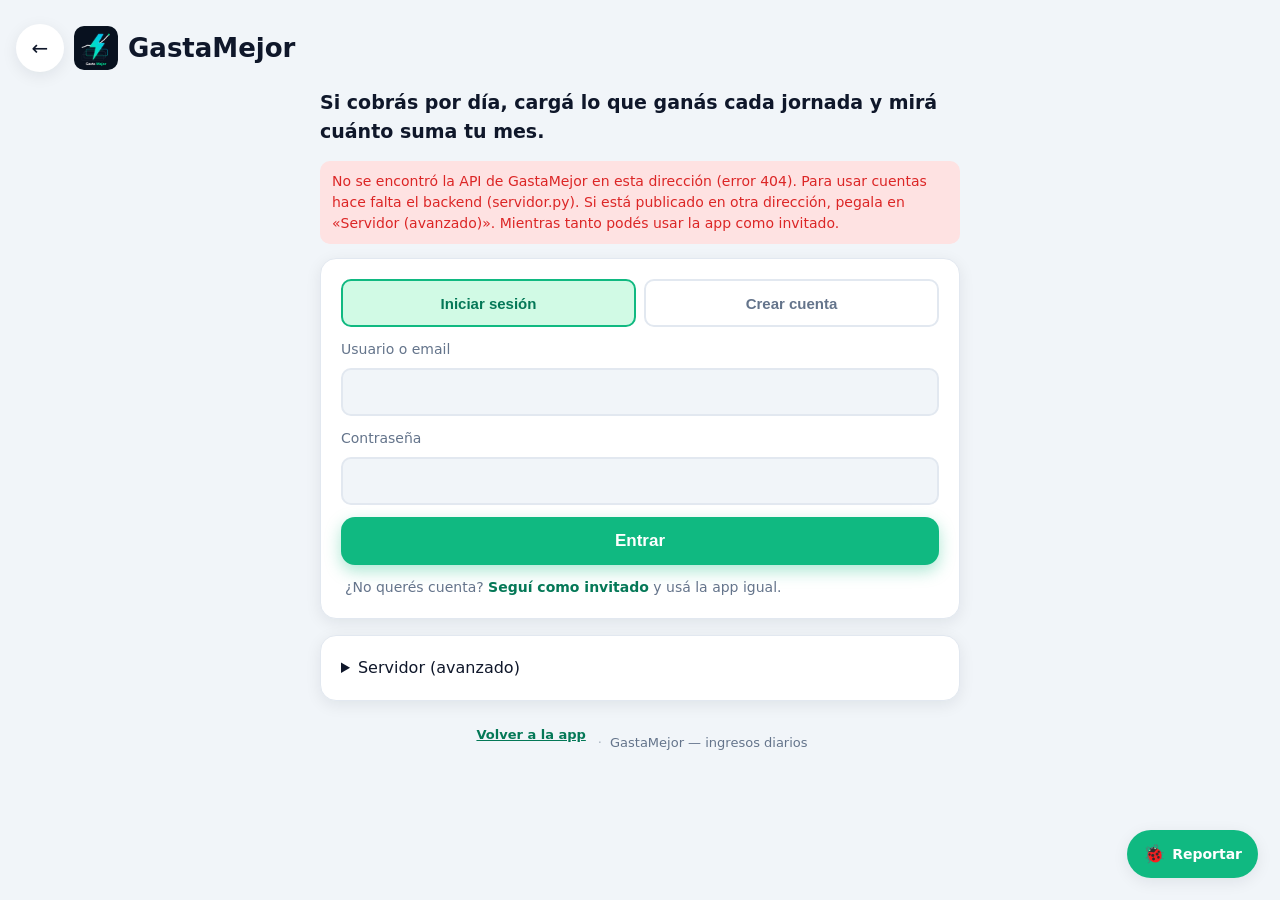
==== frontend/cuenta.html @ aaec5df5 "App: arregla el boton de ingresos diarios y agrega borrar cuenta - styles: .enlace-boton generico (a" ====
<!DOCTYPE html>
<html lang="es">
<head>
  <meta charset="UTF-8">
  <meta name="viewport" content="width=device-width, initial-scale=1, viewport-fit=cover">
  <meta name="theme-color" content="#ffffff">
  <title>GastaMejor — Mis ingresos diarios</title>
  <link rel="stylesheet" href="styles.css">
</head>
<body class="pagina-cuenta">
  <div class="contenedor">

    <header class="encabezado">
      <a class="btn-atras" href="index.html" aria-label="Volver a la app">←</a>
      <h1 class="logo"><img src="logo.png" alt="Logo de GastaMejor" class="logo-imagen">GastaMejor</h1>
    </header>

    <main>
      <p class="sub-lema">Si cobrás por día, cargá lo que ganás cada jornada y mirá cuánto suma tu mes.</p>

      <!-- Estado: cargando -->
      <section id="vista-cargando" class="pantalla" hidden>
        <div class="tarjeta"><p class="nota">Cargando…</p></div>
      </section>

      <!-- Estado: sin sesión (login / registro / verificar) -->
      <section id="vista-auth" class="pantalla" hidden>
        <p id="aviso-backend" class="aviso aviso-error" hidden></p>
        <div class="tarjeta">
          <div class="subtabs">
            <button id="tab-login" class="subtab activo" type="button">Iniciar sesión</button>
            <button id="tab-registro" class="subtab" type="button">Crear cuenta</button>
          </div>

          <div id="panel-login">
            <label class="etiqueta" for="login-usuario">Usuario o email</label>
            <input id="login-usuario" class="campo-texto" type="text" autocomplete="username" autocapitalize="none">
            <label class="etiqueta" for="login-password">Contraseña</label>
            <input id="login-password" class="campo-texto" type="password" autocomplete="current-password">
            <button id="btn-login" class="btn-primario btn-ancho" type="button">Entrar</button>
          </div>

          <div id="panel-registro" hidden>
            <label class="etiqueta" for="reg-nombre">Nombre</label>
            <input id="reg-nombre" class="campo-texto" type="text" autocomplete="name">
            <label class="etiqueta" for="reg-usuario">Usuario</label>
            <input id="reg-usuario" class="campo-texto" type="text" autocomplete="username" autocapitalize="none" placeholder="3 a 30 caracteres">
            <label class="etiqueta" for="reg-email">Email</label>
            <input id="reg-email" class="campo-texto" type="email" autocomplete="email" autocapitalize="none">
            <label class="etiqueta" for="reg-telefono">Teléfono (opcional)</label>
            <input id="reg-telefono" class="campo-texto" type="text" autocomplete="tel">
            <label class="etiqueta" for="reg-password">Contraseña</label>
            <input id="reg-password" class="campo-texto" type="password" autocomplete="new-password" placeholder="Mínimo 8 caracteres">
            <button id="btn-registro" class="btn-primario btn-ancho" type="button">Crear cuenta</button>
          </div>

          <div id="panel-verificar" hidden>
            <p class="nota">Te enviamos un código a <strong id="verif-email"></strong>. Escribilo acá para activar tu cuenta.</p>
            <label class="etiqueta" for="verif-codigo">Código de verificación</label>
            <input id="verif-codigo" class="campo-texto" type="text" inputmode="numeric" autocomplete="one-time-code">
            <button id="btn-verificar" class="btn-primario btn-ancho" type="button">Verificar</button>
            <button id="btn-reenviar" class="btn-secundario btn-ancho" type="button">Reenviar código</button>
            <p id="aviso-test" class="aviso-ok" hidden></p>
          </div>

          <p id="error-auth" class="error" hidden></p>
          <p class="nota">¿No querés cuenta? <a class="enlace-volver" href="index.html">Seguí como invitado</a> y usá la app igual.</p>
        </div>

        <div class="tarjeta">
          <details>
            <summary>Servidor (avanzado)</summary>
            <p class="nota">Dirección del backend. Déjalo vacío si el sitio ya lo sirve (uso local). Si lo publicás aparte, pegá la URL acá.</p>
            <div class="campo-linea">
              <input id="api-url" class="campo-texto" type="text" placeholder="https://mi-backend.ejemplo.com" autocapitalize="none">
              <button id="btn-api-url" class="btn-secundario" type="button">Guardar</button>
            </div>
            <p id="api-estado" class="nota"></p>
          </details>
        </div>
      </section>

      <!-- Estado: con sesión (panel de ingresos) -->
      <section id="vista-panel" class="pantalla" hidden>
        <div class="tarjeta">
          <div class="sesion-caja">
            <div>
              <strong id="saludo">Hola</strong>
              <div class="nota" id="saludo-email"></div>
            </div>
            <button id="btn-logout" class="btn-secundario btn-chico" type="button">Salir</button>
          </div>
        </div>

        <div class="tarjeta">
          <h2 class="titulo-seccion">💵 Cargar un ingreso</h2>
          <p class="nota">Anotá lo que ganaste hoy. Cada carga se suma al mes elegido abajo.</p>
          <div class="campo-linea">
            <div>
              <label class="etiqueta" for="ing-fecha">Fecha</label>
              <input id="ing-fecha" class="campo-texto" type="date">
            </div>
            <div>
              <label class="etiqueta" for="ing-monto">Monto</label>
              <input id="ing-monto" class="campo-texto" type="text" inputmode="decimal" placeholder="0,00">
            </div>
          </div>
          <label class="etiqueta" for="ing-desc">Descripción (opcional)</label>
          <input id="ing-desc" class="campo-texto" type="text" placeholder="Ej: changa, venta, sueldo…">
          <button id="btn-agregar-ingreso" class="btn-primario btn-ancho" type="button">Agregar ingreso</button>
          <p id="error-ingreso" class="error" hidden></p>
        </div>

        <div class="tarjeta">
          <h2 class="titulo-seccion">📅 Resumen del mes</h2>
          <label class="etiqueta" for="mes">Mes</label>
          <input id="mes" class="campo-texto" type="month">
          <div class="resumen-mes"><span>Ingresos diarios</span><strong id="res-diario">—</strong></div>
          <div class="resumen-mes"><span>Ingreso fijo mensual</span><strong id="res-fijo">—</strong></div>
          <div class="resumen-mes resumen-total"><span>Total del mes</span><strong id="res-total">—</strong></div>
          <button id="btn-usar" class="btn-primario btn-ancho" type="button">Usar este total en el reparto</button>
        </div>

        <div class="tarjeta">
          <h2 class="titulo-seccion">Detalle del mes</h2>
          <ul id="lista-ingresos" class="lista-ingresos"></ul>
          <p id="sin-ingresos" class="vacio">Todavía no cargaste ingresos este mes.</p>
        </div>

        <div class="tarjeta">
          <h2 class="titulo-seccion">⚙️ Tu cuenta</h2>
          <p class="nota">El ingreso fijo se suma al total de todos los meses (por ejemplo, un sueldo o un alquiler que cobrás aparte).</p>
          <label class="etiqueta" for="perfil-fijo">Ingreso fijo mensual (opcional)</label>
          <input id="perfil-fijo" class="campo-texto" type="text" inputmode="decimal" placeholder="0,00">
          <label class="etiqueta" for="perfil-moneda">Moneda</label>
          <select id="perfil-moneda" class="select"></select>
          <label class="etiqueta" for="perfil-telefono">Teléfono (opcional)</label>
          <input id="perfil-telefono" class="campo-texto" type="text" autocomplete="tel">
          <button id="btn-guardar-perfil" class="btn-secundario btn-ancho" type="button">Guardar cambios</button>
          <p id="ok-perfil" class="aviso-ok" hidden></p>
        </div>

        <div class="tarjeta tarjeta-peligro">
          <h2 class="titulo-seccion">🗑️ Borrar mi cuenta</h2>
          <p class="nota">Se borran tu cuenta y todos tus ingresos de forma permanente. No se puede deshacer.</p>
          <label class="etiqueta" for="borrar-password">Escribí tu contraseña para confirmar</label>
          <input id="borrar-password" class="campo-texto" type="password" autocomplete="current-password">
          <button id="btn-borrar-cuenta" class="btn-peligro btn-ancho" type="button">🗑️ Borrar mi cuenta</button>
          <p id="error-borrar" class="error" hidden></p>
        </div>
      </section>
    </main>

    <footer class="pie">
      <a class="pie-enlace" href="index.html">Volver a la app</a>
      <span class="pie-punto">·</span>
      <span>GastaMejor — ingresos diarios</span>
    </footer>
  </div>

  <!-- Boton flotante: reportar un problema por WhatsApp -->
  <a id="btn-reportar" class="btn-reportar"
     href="https://wa.me/5492920553198?text=Encontre%20un%20problema%20en%20GastaMejor%3A%20"
     target="_blank" rel="noopener noreferrer"
     aria-label="Reportar un problema por WhatsApp">
    <span class="btn-reportar-ico" aria-hidden="true">🐞</span>
    <span class="btn-reportar-txt">Reportar</span>
  </a>

  <div id="toast" class="toast" role="status" hidden></div>

  <script src="storage.js"></script>
  <script src="api.js"></script>
  <script src="cuenta.js"></script>
</body>
</html>
---- frontend/styles.css ----
/* ============================================================
   GastaMejor — Sistema de diseño (mobile-first)
   Tokens en :root. Paleta: dinero/calma + neutros + alerta.
   ============================================================ */

:root {
  /* Paleta base */
  --fondo: #f1f5f9;            /* gris muy claro */
  --tarjeta: #ffffff;
  --texto: #0f172a;            /* azul pizarra oscuro */
  --texto-suave: #64748b;
  --borde: #e2e8f0;

  /* Verde dinero (accion principal) */
  --primario: #10b981;
  --primario-oscuro: #047857;
  --primario-suave: #d1fae5;

  /* Alertas y mensajes */
  --alerta: #dc2626;
  --alerta-suave: #fee2e2;

  /* Colores por grupo de gasto */
  --necesidad: #0284c7;        /* azul  */
  --deseo: #d97706;            /* ambar */
  --ahorro: #059669;           /* verde */

  /* Formas */
  --radio: 16px;
  --radio-chico: 10px;
  --sombra: 0 4px 16px rgba(15, 23, 42, 0.08);
  --borde-suave: 1px solid var(--borde);

  /* Medidas */
  --espacio: 16px;
  --tactil: 48px;              /* botones tactiles (Apple/Android) */
}

* { box-sizing: border-box; }

/* Garantiza que [hidden] oculte SIEMPRE, aunque otra regla use display. */
[hidden] { display: none !important; }

html, body { margin: 0; padding: 0; }

body {
  font-family: system-ui, -apple-system, "Segoe UI", Roboto, "Helvetica Neue", sans-serif;
  background: var(--fondo);
  color: var(--texto);
  font-size: 16px;
  line-height: 1.5;
  -webkit-font-smoothing: antialiased;
  text-rendering: optimizeLegibility;
}

.contenedor {
  max-width: 480px;
  margin: 0 auto;
  padding: var(--espacio) var(--espacio) calc(var(--espacio) * 2 + env(safe-area-inset-bottom));
}

/* ---------- Encabezado ---------- */
.encabezado {
  display: flex;
  align-items: center;
  gap: 10px;
  padding: 8px 0 var(--espacio);
}

.logo {
  font-size: 26px;
  font-weight: 800;
  margin: 0;
  display: flex;
  align-items: center;
  gap: 10px;
}

.logo-imagen {
  width: 44px;
  height: 44px;
  flex: none;
  border-radius: 10px;
  object-fit: contain;
}

.btn-atras {
  width: var(--tactil);
  height: var(--tactil);
  border: none;
  border-radius: 50%;
  background: var(--tarjeta);
  box-shadow: var(--sombra);
  font-size: 20px;
  cursor: pointer;
  color: var(--texto);
  flex: none;
}

/* ---------- Tarjetas y textos ---------- */
.tarjeta {
  background: var(--tarjeta);
  border: var(--borde-suave);
  border-radius: var(--radio);
  box-shadow: var(--sombra);
  padding: 20px;
}

.sub-lema {
  font-size: 19px;
  font-weight: 600;
  margin: 0 0 var(--espacio);
  color: var(--texto);
}

.titulo-seccion {
  font-size: 20px;
  margin: 0 0 6px;
}

.nota {
  color: var(--texto-suave);
  font-size: 14px;
  margin: 12px 4px 0;
}

.etiqueta {
  display: block;
  color: var(--texto-suave);
  font-size: 14px;
  margin-bottom: 8px;
}

.error {
  color: var(--alerta);
  font-size: 14px;
  margin: 8px 0 0;
}

/* ---------- Campo de monto ---------- */
.campo-monto {
  display: flex;
  align-items: center;
  border: 2px solid var(--borde);
  border-radius: var(--radio-chico);
  padding: 4px 14px;
  background: var(--fondo);
}

.campo-monto:focus-within {
  border-color: var(--primario);
  background: var(--tarjeta);
}

.simbolo {
  font-size: 28px;
  font-weight: 700;
  color: var(--texto-suave);
  margin-right: 8px;
}

.input-monto {
  flex: 1;
  border: none;
  background: transparent;
  font-size: 34px;
  font-weight: 800;
  color: var(--texto);
  min-height: 52px;
  outline: none;
  width: 100%;
}

.input-monto::placeholder { color: #cbd5e1; }

/* ---------- Botones ---------- */
.btn-primario,
.btn-secundario {
  width: 100%;
  min-height: var(--tactil);
  border-radius: 14px;
  font-size: 17px;
  font-weight: 700;
  cursor: pointer;
  margin-top: var(--espacio);
  border: none;
  transition: transform 0.05s ease, opacity 0.15s ease;
}

.btn-primario {
  background: var(--primario);
  color: #ffffff;
  box-shadow: 0 6px 16px rgba(16, 185, 129, 0.35);
}

.btn-primario:active { transform: scale(0.98); }

.btn-secundario {
  background: var(--tarjeta);
  color: var(--texto);
  border: var(--borde-suave);
}

.btn-ancho { margin-top: 12px; }

.acciones {
  display: grid;
  grid-template-columns: 1fr 1fr;
  gap: 12px;
}

.acciones .btn-primario,
.acciones .btn-secundario { margin-top: 16px; }

.acciones-columna .btn-secundario {
  margin-top: 10px;
  text-align: left;
  padding: 0 18px;
}

/* Botonera "Ajustar Gastos Actuales" / "Corregir Monto" (entre el gráfico y las
   categorías): en pantallas angostas se apila para que se lea el texto largo. */
@media (max-width: 560px) {
  .acciones-ajuste { grid-template-columns: 1fr; }
}

/* Cuando queda un solo botón (📅 Guardar este mes), ocupa todo el ancho. */
.acciones-guardar { grid-template-columns: 1fr; }

/* ---------- Resultado ---------- */
.tarjeta-resumen { margin-bottom: var(--espacio); }

.resumen-fila {
  display: flex;
  justify-content: space-between;
  align-items: baseline;
  padding: 4px 0;
}

.resumen-etiqueta { color: var(--texto-suave); font-size: 15px; }

.resumen-monto { font-size: 22px; font-weight: 800; }

.aviso {
  margin-top: 12px;
  padding: 10px 12px;
  border-radius: var(--radio-chico);
  font-size: 14px;
}

.aviso-ok { background: var(--primario-suave); color: var(--primario-oscuro); }
.aviso-error { background: var(--alerta-suave); color: var(--alerta); }
.aviso-aviso { background: #fef3c7; color: #92400e; }

.grupo { margin-bottom: var(--espacio); }

.grupo-titulo {
  display: flex;
  align-items: center;
  gap: 8px;
  font-size: 14px;
  font-weight: 700;
  text-transform: uppercase;
  letter-spacing: 0.04em;
  color: var(--texto-suave);
  margin: 0 0 8px 4px;
}

.grupo-titulo-texto { flex: 1; min-width: 0; }

.grupo-subtotal {
  font-size: 13px;
  font-weight: 800;
  white-space: nowrap;
  font-variant-numeric: tabular-nums;
  color: var(--texto-suave);
}
.grupo-subtotal-necesidad { color: var(--necesidad); }
.grupo-subtotal-deseo { color: var(--deseo); }
.grupo-subtotal-ahorro { color: var(--ahorro); }

.chip {
  width: 10px;
  height: 10px;
  border-radius: 50%;
  display: inline-block;
  flex: none;
}
.chip-necesidad { background: var(--necesidad); }
.chip-deseo { background: var(--deseo); }
.chip-ahorro { background: var(--ahorro); }

.fila {
  display: flex;
  align-items: center;
  gap: 10px;
  background: var(--tarjeta);
  border: var(--borde-suave);
  border-radius: 14px;
  padding: 14px 16px;
  margin-bottom: 8px;
}

.fila-info { flex: 1; display: flex; flex-direction: column; }

.fila-dot {
  width: 12px;
  height: 12px;
  border-radius: 50%;
  flex: none;
}

.fila-sin-designar {
  background: var(--fondo);
  border: 1px dashed var(--borde);
}

.fila-sin-designar .fila-nombre,
.fila-sin-designar .fila-monto { color: var(--texto-suave); }

.fila-nombre { font-weight: 600; }

.fila-pct { color: var(--texto-suave); font-size: 13px; }

.fila-monto { font-size: 17px; font-weight: 800; }

/* ---------- Grafico de torta ---------- */
.grafico {
  display: flex;
  flex-direction: column;
  align-items: center;
  gap: 14px;
  background: var(--tarjeta);
  border: var(--borde-suave);
  border-radius: var(--radio);
  box-shadow: var(--sombra);
  padding: 20px 16px;
  margin-bottom: var(--espacio);
}

.grafico-svg {
  width: 100%;
  max-width: 190px;
  height: auto;
  display: block;
  flex: none;
}

/* Leyenda de colores junto al grafico */
.grafico-leyenda {
  width: 100%;
  min-width: 0;
}

.grafico-leyenda-fila {
  display: flex;
  align-items: center;
  gap: 8px;
  padding: 3px 0;
  font-size: 13px;
}

.grafico-leyenda-dot {
  width: 10px;
  height: 10px;
  border-radius: 50%;
  flex: none;
}

.grafico-leyenda-nombre {
  flex: 1;
  min-width: 0;
  font-weight: 600;
  overflow: hidden;
  text-overflow: ellipsis;
  white-space: nowrap;
}

.grafico-leyenda-dato {
  color: var(--texto-suave);
  white-space: nowrap;
  font-variant-numeric: tabular-nums;
}

@media (min-width: 420px) {
  .grafico {
    flex-direction: row;
    justify-content: center;
    align-items: center;
  }

  .grafico-svg {
    width: 170px;
    max-width: 170px;
  }

  .grafico-leyenda {
    flex: 1;
    min-width: 0;
  }
}

.grafico-svg text {
  font-family: system-ui, -apple-system, "Segoe UI", Roboto, sans-serif;
}

.grafico-centro {
  font-size: 26px;
  font-weight: 800;
  fill: var(--texto);
}

.grafico-sub {
  font-size: 12px;
  fill: var(--texto-suave);
}

.grafico-exceso {
  border-color: var(--alerta);
  box-shadow: 0 4px 16px rgba(220, 38, 38, 0.18);
}

.grafico-exceso .grafico-centro { fill: var(--alerta); }
.grafico-exceso .grafico-sub { fill: var(--alerta); }

.grafico-incompleto .grafico-centro { fill: #92400e; }
.grafico-incompleto .grafico-sub { fill: #92400e; }

/* ---------- Consejero (reemplaza a las recomendaciones) ---------- */

/* ---------- Tablero: zonas siempre visibles ----------
   Escritorio: historial a la izquierda, reparto al centro y
   perfil + plan + consejero a la derecha. En el celular se ve una
   sola zona y se cambia con la barra de pestañas. */

.zona { min-width: 0; }

/* Barra inferior de pestañas (solo celular) */
.tabbar {
  position: fixed;
  left: 0;
  right: 0;
  bottom: 0;
  display: flex;
  background: var(--tarjeta);
  border-top: var(--borde-suave);
  padding: 4px 4px calc(4px + env(safe-area-inset-bottom));
  z-index: 15;
}

.tabbar-btn {
  flex: 1;
  display: flex;
  flex-direction: column;
  align-items: center;
  gap: 2px;
  border: none;
  background: none;
  color: var(--texto-suave);
  font-size: 12px;
  font-weight: 700;
  padding: 8px 4px;
  min-height: 52px;
  cursor: pointer;
}

.tabbar-ico { font-size: 20px; line-height: 1; }
.tabbar-btn.activo { color: var(--primario-oscuro); }

@media (max-width: 899px) {
  /* Solo se ve la zona de la pestaña activa. */
  .tablero[data-tab="reparto"] .zona:not(.zona-reparto),
  .tablero[data-tab="historial"] .zona:not(.zona-historial),
  .tablero[data-tab="perfil"] .zona:not(.zona-perfil) { display: none; }

  /* Deja lugar para la barra de pestañas. */
  .contenedor { padding-bottom: calc(88px + env(safe-area-inset-bottom)); }
  .pie { display: none; }
}

/* Escritorio: 2 columnas (reparto + historial | perfil). */
@media (min-width: 900px) {
  .tabbar { display: none; }
  .contenedor { max-width: 980px; }

  .tablero {
    display: grid;
    grid-template-columns: minmax(0, 1fr) 340px;
    gap: 20px;
    align-items: start;
  }

  .zona-reparto { grid-column: 1; grid-row: 1; }
  .zona-historial { grid-column: 1; grid-row: 2; }
  .zona-perfil { grid-column: 2; grid-row: 1 / span 2; position: sticky; top: 16px; }

  .zona-reparto .pantalla[data-pantalla="ingreso"],
  .zona-reparto .pantalla[data-pantalla="datos"] { max-width: 480px; margin: 0 auto; }

  .resultado-contenido { min-width: 0; }
}

/* Escritorio ancho: 3 columnas (historial | reparto | perfil). */
@media (min-width: 1200px) {
  .contenedor { max-width: 1360px; }

  .tablero { grid-template-columns: 300px minmax(0, 1fr) 340px; }
  .zona-historial { grid-column: 1; grid-row: 1; position: sticky; top: 16px; }
  .zona-reparto { grid-column: 2; grid-row: 1; }
  .zona-perfil { grid-column: 3; grid-row: 1; position: sticky; top: 16px; }
}

/* ---------- Ajustar categorias ---------- */
.fila-ajuste {
  background: var(--fondo);
  border-radius: 14px;
  padding: 12px;
  margin-bottom: 10px;
}

.ajuste-fila-nombre {
  display: flex;
  gap: 8px;
  align-items: center;
  margin-bottom: 8px;
}

.ajuste-nombre {
  flex: 1;
  width: 100%;
  border: 2px solid transparent;
  border-radius: var(--radio-chico);
  background: var(--tarjeta);
  font-size: 16px;
  padding: 10px 12px;
  min-height: 44px;
  outline: none;
}

.ajuste-nombre:focus { border-color: var(--primario); }
.ajuste-nombre.campo-vacio { border-color: var(--alerta); }

.ajuste-fila-controles {
  display: grid;
  grid-template-columns: auto 1fr 1.2fr;
  gap: 8px;
  align-items: center;
}

/* Hasta 899px (layout de una columna, más angosto) la casilla del monto pasa a
   su propia fila para que se vea el número completo (ej. 1.000.000,00), y el
   selector de grupo sube junto al de % / $. */
@media (max-width: 899px) {
  .ajuste-fila-controles { grid-template-columns: auto 1fr; }
  .ajuste-fila-controles .modo-picker { grid-column: 1; grid-row: 1; }
  .ajuste-fila-controles .ajuste-grupo { grid-column: 2; grid-row: 1; }
  .ajuste-fila-controles .campo-pct { grid-column: 1 / -1; grid-row: 2; }
}

/* Interruptor % / $ */
.modo-picker {
  display: flex;
  border: 2px solid var(--borde);
  border-radius: var(--radio-chico);
  overflow: hidden;
  background: var(--tarjeta);
  min-height: 44px;
}

.modo-btn {
  border: none;
  background: transparent;
  font-size: 16px;
  font-weight: 800;
  color: var(--texto-suave);
  padding: 0 14px;
  cursor: pointer;
  min-height: 40px;
}

.modo-btn.activo {
  background: var(--primario);
  color: #ffffff;
}

.campo-pct { display: flex; align-items: center; gap: 6px; min-width: 0; }

.ajuste-pct {
  width: 100%;
  min-width: 0;
  border: 2px solid transparent;
  border-radius: var(--radio-chico);
  background: var(--tarjeta);
  font-size: 16px;
  font-weight: 700;
  padding: 10px 8px;
  min-height: 44px;
  text-align: right;
  font-variant-numeric: tabular-nums;
  outline: none;
}

.ajuste-pct:focus { border-color: var(--primario); }
.pct-unidad { color: var(--texto-suave); font-weight: 700; }

.ajuste-grupo {
  border: 2px solid transparent;
  border-radius: var(--radio-chico);
  background: var(--tarjeta);
  font-size: 14px;
  padding: 10px 8px;
  min-height: 44px;
  outline: none;
  width: 100%;
}

.ajuste-grupo:focus { border-color: var(--primario); }

.derivado {
  font-size: 13px;
  color: var(--texto-suave);
  margin-top: 6px;
  min-height: 18px;
}

.btn-borrar {
  width: 44px;
  height: 44px;
  border: none;
  border-radius: 50%;
  background: var(--alerta-suave);
  color: var(--alerta);
  font-size: 16px;
  cursor: pointer;
  flex: none;
}

/* ---------- Suma de la distribucion ---------- */
.suma {
  padding: 14px 6px 4px;
  border-top: 1px dashed var(--borde);
  margin-top: 12px;
}

.suma-linea {
  display: flex;
  justify-content: space-between;
  align-items: center;
}

.suma-valor { font-size: 22px; color: var(--ahorro); }
.suma-valor.rojo { color: var(--alerta); }

.suma-restante {
  font-size: 13px;
  color: var(--texto-suave);
  margin-top: 4px;
}

.suma-detalle {
  font-size: 12px;
  color: var(--texto-suave);
  margin-top: 2px;
}

/* ---------- Catalogo de categorias ---------- */
.catalogo-grupo { margin-bottom: 14px; }

.catalogo-titulo {
  display: flex;
  align-items: center;
  gap: 8px;
  font-size: 13px;
  font-weight: 800;
  text-transform: uppercase;
  letter-spacing: 0.04em;
  color: var(--texto-suave);
  margin: 0 0 8px;
}

.catalogo-lista {
  display: flex;
  flex-wrap: wrap;
  gap: 8px;
}

.chip-catalogo {
  border: 2px solid var(--borde);
  background: var(--tarjeta);
  border-radius: 999px;
  font-size: 14px;
  font-weight: 600;
  color: var(--texto);
  padding: 10px 14px;
  cursor: pointer;
  min-height: 44px;
}

.chip-catalogo:active {
  border-color: var(--primario);
  background: var(--primario-suave);
}

.chip-catalogo small { color: var(--texto-suave); font-weight: 700; }

.modal-caja-catalogo {
  max-height: 70vh;
  overflow-y: auto;
  -webkit-overflow-scrolling: touch;
}

/* ---------- Select ---------- */
.select {
  width: 100%;
  min-height: var(--tactil);
  border: 2px solid var(--borde);
  border-radius: var(--radio-chico);
  background: var(--tarjeta);
  font-size: 16px;
  padding: 0 12px;
  outline: none;
  color: var(--texto);
}

.select:focus { border-color: var(--primario); }

/* ---------- Pie y navegacion ---------- */
.pie {
  display: flex;
  align-items: center;
  gap: 8px;
  justify-content: center;
  color: var(--texto-suave);
  font-size: 13px;
  margin-top: 24px;
}

.pie-enlace {
  border: none;
  background: none;
  color: var(--primario-oscuro);
  font-size: 13px;
  font-weight: 700;
  cursor: pointer;
  min-height: 36px;
  padding: 0 4px;
}

.pie-punto { opacity: 0.5; }

/* ---------- Boton flotante: reportar un problema ---------- */
.btn-reportar {
  position: fixed;
  right: 16px;
  bottom: calc(82px + env(safe-area-inset-bottom));
  display: inline-flex;
  align-items: center;
  gap: 7px;
  background: var(--primario);
  color: #ffffff;
  text-decoration: none;
  font-size: 14px;
  font-weight: 800;
  padding: 12px 16px;
  min-height: 48px;
  border-radius: 999px;
  box-shadow: var(--sombra);
  z-index: 9;
}
.btn-reportar:hover { filter: brightness(0.95); }
.btn-reportar-ico { font-size: 18px; line-height: 1; }

/* No tapar los modales abiertos (si el navegador soporta :has). */
body:has(.modal:not([hidden])) .btn-reportar { display: none; }

@media (max-width: 560px) {
  .btn-reportar {
    padding: 0;
    width: 52px;
    height: 52px;
    justify-content: center;
  }
  .btn-reportar-txt { display: none; }
}

@media (min-width: 900px) {
  .btn-reportar { bottom: 22px; right: 22px; }
}

/* ---------- Tour guiado de primera vez ---------- */
.tour {
  position: fixed;
  inset: 0;
  z-index: 100;
}

.tour[hidden] { display: none; }

.tour-foco {
  position: fixed;
  border-radius: 14px;
  border: 2px solid var(--primario);
  box-shadow: 0 0 0 9999px rgba(15, 23, 42, 0.66);
  pointer-events: none;
  transition: top 0.15s ease, left 0.15s ease, width 0.15s ease, height 0.15s ease;
}

.tour-globo {
  position: fixed;
  background: var(--tarjeta);
  color: var(--texto);
  border: var(--borde-suave);
  border-radius: 16px;
  padding: 16px;
  box-shadow: var(--sombra);
  z-index: 1;
}

.tour-flecha {
  position: absolute;
  top: -8px;
  left: 24px;
  width: 0;
  height: 0;
  border-left: 8px solid transparent;
  border-right: 8px solid transparent;
  border-bottom: 8px solid var(--tarjeta);
}

.tour-globo-abajo .tour-flecha {
  top: auto;
  bottom: -8px;
  border-bottom: none;
  border-top: 8px solid var(--tarjeta);
}

.tour-contador {
  display: inline-block;
  font-size: 12px;
  font-weight: 800;
  letter-spacing: 0.04em;
  text-transform: uppercase;
  color: var(--primario-oscuro);
  background: var(--primario-suave);
  border-radius: 999px;
  padding: 3px 10px;
  margin-bottom: 8px;
}

.tour-titulo { font-size: 20px; margin: 0 0 6px; }
.tour-texto { margin: 0 0 12px; font-size: 16px; line-height: 1.5; }

.tour-acciones {
  display: flex;
  align-items: center;
  justify-content: space-between;
  gap: 10px;
}

.tour-nav { display: flex; gap: 8px; }

.tour-acciones .btn-primario,
.tour-acciones .btn-secundario {
  width: auto;
  margin-top: 0;
  min-height: 44px;
  font-size: 15px;
  padding: 0 16px;
}

.tour-acciones .btn-primario:disabled,
.tour-acciones .btn-secundario:disabled { opacity: 0.45; cursor: default; }

/* Enlace con apariencia de boton: mismo alto, ancho y centrado que los
   botones. Antes solo aplicaba dentro de ".acciones-columna", asi que el
   enlace de la pantalla de ingreso (dentro de ".accesos") quedaba como un
   <a> en linea, sin ancho ni alto, y se veia raro. Ahora es generico. */
.enlace-boton {
  display: flex;
  align-items: center;
  justify-content: center;
  text-decoration: none;
}

/* En "Tus datos" los botones van alineados a la izquierda. */
.acciones-columna .enlace-boton {
  justify-content: flex-start;
}

/* ---------- Zona peligrosa (borrar cuenta) ---------- */
.tarjeta-peligro {
  border: 1px solid rgba(220, 38, 38, 0.4);
  background: rgba(220, 38, 38, 0.05);
}

.btn-peligro {
  width: 100%;
  min-height: var(--tactil);
  border-radius: 14px;
  font-size: 17px;
  font-weight: 700;
  cursor: pointer;
  margin-top: var(--espacio);
  border: none;
  background: #dc2626;
  color: #ffffff;
  box-shadow: 0 6px 16px rgba(220, 38, 38, 0.3);
  transition: transform 0.05s ease, opacity 0.15s ease;
}

.btn-peligro:active { transform: scale(0.98); }
.btn-peligro:disabled { opacity: 0.5; cursor: default; }

/* ---------- Modal ---------- */
.modal {
  position: fixed;
  inset: 0;
  background: rgba(15, 23, 42, 0.5);
  display: flex;
  align-items: flex-end;
  justify-content: center;
  z-index: 10;
}

.modal-caja {
  background: var(--tarjeta);
  width: 100%;
  max-width: 480px;
  border-radius: 20px 20px 0 0;
  padding: 20px 16px calc(20px + env(safe-area-inset-bottom));
}

.enlace-texto {
  width: 100%;
  border: var(--borde-suave);
  border-radius: var(--radio-chico);
  font-family: ui-monospace, Consolas, monospace;
  font-size: 12px;
  padding: 10px;
  resize: none;
  outline: none;
  background: var(--fondo);
  color: var(--texto);
  margin-top: 10px;
}

.modal-acciones {
  display: grid;
  grid-template-columns: 1fr 1fr;
  gap: 12px;
  margin-top: 4px;
}

/* El boton "Compartir" (si el movil lo soporta) ocupa toda la fila. */
.modal-acciones #modal-compartir { grid-column: 1 / -1; }

/* ---------- Toast ---------- */
.toast {
  position: fixed;
  left: 50%;
  bottom: calc(24px + env(safe-area-inset-bottom));
  transform: translateX(-50%);
  background: var(--texto);
  color: #ffffff;
  font-size: 14px;
  font-weight: 600;
  padding: 12px 18px;
  border-radius: 999px;
  box-shadow: var(--sombra);
  z-index: 20;
  white-space: nowrap;
}

/* ---------- Monto en USD (ahorro) ---------- */
.moneda-monto {
  flex: none;
  border: 2px solid var(--borde);
  background: var(--tarjeta);
  border-radius: 999px;
  font-size: 13px;
  font-weight: 800;
  color: var(--texto-suave);
  padding: 6px 10px;
  cursor: pointer;
  min-height: 34px;
  white-space: nowrap;
}

.moneda-monto.usd {
  border-color: var(--ahorro);
  background: var(--primario-suave);
  color: var(--primario-oscuro);
}

.fila-monto-usd {
  display: block;
  font-size: 12px;
  font-weight: 700;
  color: var(--texto-suave);
  margin-top: 2px;
  font-variant-numeric: tabular-nums;
}

/* ---------- Cotización del dólar ---------- */
.cotizacion {
  background: var(--fondo);
  border: var(--borde-suave);
  border-radius: var(--radio-chico);
  padding: 12px;
  margin: 12px 0;
}

.cotizacion-fila {
  display: flex;
  align-items: center;
  gap: 8px;
}

.cotizacion-etiqueta {
  flex: none;
  font-size: 14px;
  font-weight: 700;
  color: var(--texto-suave);
}

.select-chico {
  flex: 1;
  min-width: 0;
  width: auto;
  min-height: 40px;
  padding: 0 8px;
  font-size: 14px;
}

.cotizacion-valor {
  font-size: 17px;
  font-weight: 800;
  white-space: nowrap;
  font-variant-numeric: tabular-nums;
}

.btn-refrescar {
  flex: none;
  width: 40px;
  height: 40px;
  border: var(--borde-suave);
  border-radius: 50%;
  background: var(--tarjeta);
  font-size: 18px;
  cursor: pointer;
  color: var(--texto);
}

.cotizacion-estado {
  font-size: 12px;
  color: var(--texto-suave);
  margin-top: 6px;
}

.cotizacion-manual { margin-top: 8px; }

.cotizacion-manual summary {
  font-size: 13px;
  font-weight: 700;
  color: var(--primario-oscuro);
  cursor: pointer;
}

.cotizacion-manual-fila {
  display: flex;
  gap: 8px;
  margin-top: 8px;
}

.cotizacion-input {
  flex: 1;
  min-width: 0;
  border: 2px solid var(--borde);
  border-radius: var(--radio-chico);
  background: var(--tarjeta);
  font-size: 16px;
  font-weight: 700;
  padding: 8px 10px;
  min-height: 44px;
  text-align: right;
  outline: none;
}

.cotizacion-input:focus { border-color: var(--primario); }

.btn-chico {
  width: auto;
  flex: none;
  margin-top: 0;
  min-height: 44px;
  font-size: 14px;
  padding: 0 14px;
}

.nota-cotizacion {
  margin-top: 12px;
  padding: 10px 12px;
  border-radius: var(--radio-chico);
  background: var(--fondo);
  border: var(--borde-suave);
  font-size: 13px;
  color: var(--texto-suave);
}

/* ---------- Accesos rapidos (pantalla de ingreso) ---------- */
.accesos {
  display: grid;
  grid-template-columns: 1fr;
  gap: 12px;
}

.accesos .btn-secundario { margin-top: 16px; font-size: 15px; padding: 0 8px; }

/* El boton de guardar el mes ocupa toda la fila. */
#btn-guardar-mes { grid-column: 1 / -1; }

/* ---------- Categorias agrupadas en Ajustar ---------- */
.ajuste-bloque { margin-bottom: 14px; }

.ajuste-bloque-titulo {
  display: flex;
  align-items: center;
  gap: 8px;
  font-size: 13px;
  font-weight: 800;
  text-transform: uppercase;
  letter-spacing: 0.04em;
  color: var(--texto-suave);
  margin: 0 0 8px 4px;
}

/* ---------- Perfiles de reparto ---------- */
.perfiles {
  display: flex;
  flex-direction: column;
  gap: 8px;
  margin-top: 12px;
}

.perfil-btn {
  display: flex;
  align-items: center;
  gap: 10px;
  width: 100%;
  text-align: left;
  cursor: pointer;
  background: var(--fondo);
  border: 2px solid var(--borde);
  border-radius: 12px;
  padding: 10px 12px;
  min-height: 52px;
  color: var(--texto);
}

.perfil-btn:hover { border-color: var(--primario); }
.perfil-btn:active { transform: scale(0.99); }

.perfil-emoji { font-size: 20px; flex: none; }

.perfil-info { display: flex; flex-direction: column; flex: none; min-width: 88px; }
.perfil-nombre { font-weight: 700; font-size: 14px; }
.perfil-pesos { font-size: 12px; color: var(--texto-suave); font-variant-numeric: tabular-nums; }

.perfil-barra {
  flex: 1;
  min-width: 0;
  display: flex;
  height: 10px;
  border-radius: 999px;
  overflow: hidden;
  background: var(--borde);
}

.perfil-barra-parte { height: 100%; }
.pb-necesidad { background: var(--necesidad); }
.pb-deseo { background: var(--deseo); }
.pb-ahorro { background: var(--ahorro); }

.perfil-actual {
  font-size: 13px;
  color: var(--texto-suave);
  margin: 12px 2px 0;
}

/* Separación entre tarjetas: la maneja .tarjeta (margin-bottom). */

/* ---------- Plan de evolucion ---------- */
.plan-meses { margin-top: 10px; }
.plan-slider { width: 100%; accent-color: var(--primario); height: 32px; }

.plan-timeline {
  margin-top: 10px;
  display: flex;
  flex-direction: column;
  gap: 6px;
}

.plan-fila { display: flex; align-items: center; gap: 8px; font-size: 12px; }
.plan-fila-mes { flex: none; width: 46px; color: var(--texto-suave); font-weight: 700; }

.plan-barra {
  flex: 1;
  min-width: 0;
  display: flex;
  height: 10px;
  border-radius: 999px;
  overflow: hidden;
  background: var(--borde);
}

.plan-barra > span { height: 100%; }

.plan-fila-ahorro {
  flex: none;
  width: 44px;
  text-align: right;
  color: var(--texto-suave);
  font-variant-numeric: tabular-nums;
}

.plan-fila-hoy .plan-fila-mes { color: var(--texto); }
.plan-fila-ideal .plan-fila-mes,
.plan-fila-ideal .plan-fila-ahorro { color: var(--primario-oscuro); font-weight: 800; }

.plan-fila-paso .plan-fila-mes { color: var(--primario-oscuro); }
.plan-fila-paso { font-weight: 700; }

.plan-aviso {
  margin: 10px 0 0;
  font-size: 12px;
  line-height: 1.45;
  color: var(--alerta);
  background: var(--alerta-suave);
  border-radius: var(--radio-chico);
  padding: 8px 10px;
}

/* Deltas del plan (+/-) al lado de porcentajes y montos */
.delta {
  margin-left: 5px;
  font-size: 11px;
  font-weight: 800;
  white-space: nowrap;
  font-variant-numeric: tabular-nums;
}

.delta-sube { color: var(--ahorro); }
.delta-baja { color: var(--alerta); }

/* ---------- Historial financiero ---------- */
.hist-calendario-cabecera {
  display: flex;
  align-items: center;
  justify-content: center;
  gap: 16px;
  margin: 12px 0 8px;
}

.hist-anio { font-size: 20px; font-weight: 800; }

.btn-fat {
  width: 44px;
  height: 44px;
  border-radius: 50%;
  border: var(--borde-suave);
  background: var(--tarjeta);
  font-size: 18px;
  cursor: pointer;
  color: var(--texto);
  flex: none;
}

.hist-calendario {
  display: grid;
  grid-template-columns: repeat(3, 1fr);
  gap: 8px;
}

@media (min-width: 420px) {
  .hist-calendario { grid-template-columns: repeat(4, 1fr); }
}

.hist-celda {
  display: flex;
  flex-direction: column;
  gap: 2px;
  align-items: flex-start;
  border: 2px solid var(--borde);
  background: var(--tarjeta);
  border-radius: 12px;
  padding: 8px 10px;
  min-height: 58px;
  cursor: pointer;
  color: var(--texto);
  text-align: left;
  min-width: 0;
  overflow: hidden;
}

.hist-celda.con-datos { border-color: var(--primario-suave); }
.hist-celda.seleccionado { border-color: var(--primario); background: var(--primario-suave); }
.hist-celda:disabled { opacity: 0.55; cursor: default; }
.hist-celda-mes { font-size: 12px; text-transform: capitalize; color: var(--texto-suave); max-width: 100%; overflow: hidden; text-overflow: ellipsis; white-space: nowrap; }
.hist-celda-monto {
  font-size: 13px;
  font-weight: 800;
  font-variant-numeric: tabular-nums;
  max-width: 100%;
  overflow: hidden;
  text-overflow: ellipsis;
  white-space: nowrap;
}
.hist-celda.con-datos .hist-celda-monto { color: var(--primario-oscuro); }

.hist-detalle { margin-bottom: var(--espacio); }

.hist-mes-cabecera {
  display: flex;
  align-items: center;
  justify-content: space-between;
  gap: 8px;
  margin-bottom: 10px;
}

.hist-mes-titulo { font-size: 18px; margin: 0; text-transform: capitalize; }

.hist-perfil {
  font-size: 13px;
  font-weight: 700;
  background: var(--primario-suave);
  color: var(--primario-oscuro);
  padding: 4px 10px;
  border-radius: 999px;
  white-space: nowrap;
}

.hist-mes-cuerpo { display: flex; align-items: center; gap: 14px; flex-wrap: wrap; }
.hist-torta { flex: none; }
.hist-torta-svg { width: 150px; height: 150px; display: block; }
.hist-torta-svg .grafico-centro { font-size: 24px; }

.hist-grupos { flex: 1; min-width: 160px; }
.hist-grupo { display: flex; align-items: center; gap: 8px; padding: 4px 0; font-size: 13px; }
.hist-grupo-nombre { flex: 1; font-weight: 600; }
.hist-grupo-dato { color: var(--texto-suave); font-variant-numeric: tabular-nums; }

.hist-cats { margin-top: 12px; border-top: 1px dashed var(--borde); padding-top: 10px; }
.hist-cat { display: flex; align-items: center; gap: 8px; padding: 3px 0; font-size: 13px; }
.hist-cat-nombre { flex: 1; min-width: 0; overflow: hidden; text-overflow: ellipsis; white-space: nowrap; }
.hist-cat-monto { font-weight: 700; font-variant-numeric: tabular-nums; }

.hist-evo-svg { width: 100%; height: auto; display: block; }
.evo-mes { font-size: 10px; fill: var(--texto-suave); }
.evo-ideal { font-size: 10px; fill: var(--texto-suave); }

#btn-paso:disabled { opacity: 0.6; cursor: default; }

/* ---------- Consejero ---------- */
.consejero {
  margin-top: 12px;
  display: flex;
  flex-direction: column;
  gap: 8px;
}

.consejo {
  border: var(--borde-suave);
  background: var(--fondo);
  border-radius: var(--radio-chico);
  padding: 10px 12px;
  font-size: 14px;
  line-height: 1.45;
}

.consejo-titulo { display: block; font-weight: 800; margin-bottom: 2px; }
.consejo-texto { display: block; }

.consejo-objetivo { background: var(--primario-suave); border-color: transparent; color: var(--primario-oscuro); }
.consejo-grupo { background: #f1f5f9; border-color: transparent; font-weight: 700; }
.consejo-recorte { background: #fff7ed; border-color: #fed7aa; }
.consejo-aviso { background: #fef3c7; border-color: transparent; }
.consejo-ahorro { background: #ecfdf5; border-color: transparent; }
.consejo-ok { background: var(--primario-suave); border-color: transparent; color: var(--primario-oscuro); }
.consejo-error { background: var(--alerta-suave); border-color: transparent; color: var(--alerta); }

/* ============================================================
   Pagina de cuenta e ingresos diarios (cuenta.html)
   ============================================================ */

a.btn-atras {
  display: inline-flex;
  align-items: center;
  justify-content: center;
  text-decoration: none;
}

.pagina-cuenta main { max-width: 640px; margin: 0 auto; }
.pagina-cuenta .tarjeta { margin-bottom: var(--espacio); }

.pagina-cuenta .etiqueta { margin-top: 12px; }

/* Inputs de texto genericos */
.campo-texto {
  display: block;
  width: 100%;
  box-sizing: border-box;
  padding: 12px 14px;
  min-height: var(--tactil);
  border: 2px solid var(--borde);
  border-radius: var(--radio-chico);
  background: var(--fondo);
  color: var(--texto);
  font-size: 16px;
  font-family: inherit;
  outline: none;
}

.campo-texto:focus {
  border-color: var(--primario);
  background: var(--tarjeta);
}

/* Pestañas internas (iniciar sesion / crear cuenta) */
.subtabs {
  display: flex;
  gap: 8px;
  margin-bottom: 4px;
}

.subtab {
  flex: 1;
  min-height: var(--tactil);
  border: 2px solid var(--borde);
  background: var(--tarjeta);
  border-radius: var(--radio-chico);
  font-weight: 700;
  font-size: 15px;
  color: var(--texto-suave);
  cursor: pointer;
}

.subtab.activo {
  background: var(--primario-suave);
  border-color: var(--primario);
  color: var(--primario-oscuro);
}

/* Dos campos en la misma fila (fecha + monto) */
.campo-linea {
  display: flex;
  gap: 10px;
  flex-wrap: wrap;
  align-items: flex-end;
}

.campo-linea > * { flex: 1 1 130px; min-width: 0; }
.campo-linea .etiqueta { margin-top: 0; }
.campo-linea .campo-texto { margin-bottom: 0; }

/* Avisos verdes (exito / modo prueba) */
.aviso-ok {
  margin-top: 12px;
  padding: 10px 12px;
  border-radius: var(--radio-chico);
  background: var(--primario-suave);
  color: var(--primario-oscuro);
  font-size: 14px;
  line-height: 1.45;
}

/* Resumen del mes */
.resumen-mes {
  display: flex;
  justify-content: space-between;
  align-items: baseline;
  gap: 10px;
  padding: 10px 0;
  border-bottom: 1px dashed var(--borde);
  font-size: 15px;
}

.resumen-mes strong { font-variant-numeric: tabular-nums; }
.resumen-total { border-bottom: none; }
.resumen-total strong { font-size: 22px; color: var(--primario-oscuro); }

/* Lista de ingresos del mes */
.lista-ingresos { list-style: none; margin: 12px 0 0; padding: 0; }

.item-ingreso {
  display: flex;
  align-items: center;
  gap: 10px;
  padding: 10px 0;
  border-bottom: 1px solid var(--borde);
}

.item-ingreso:last-child { border-bottom: none; }
.item-ingreso .datos { display: flex; flex-direction: column; flex: 1; min-width: 0; }
.item-ingreso .fecha { font-size: 12px; color: var(--texto-suave); }
.item-ingreso .monto { font-weight: 800; font-variant-numeric: tabular-nums; white-space: nowrap; }

.btn-borrar {
  flex: none;
  width: 40px;
  height: 40px;
  border: none;
  border-radius: 50%;
  background: var(--alerta-suave);
  color: var(--alerta);
  font-size: 16px;
  cursor: pointer;
}

.btn-borrar:active { transform: scale(0.94); }

.vacio { color: var(--texto-suave); font-size: 14px; margin: 12px 0 0; }

.sesion-caja {
  display: flex;
  justify-content: space-between;
  align-items: center;
  gap: 10px;
}

.enlace-volver { color: var(--primario-oscuro); font-weight: 700; text-decoration: none; }
.enlace-volver:hover { text-decoration: underline; }

#btn-usar:disabled { opacity: 0.55; cursor: default; }
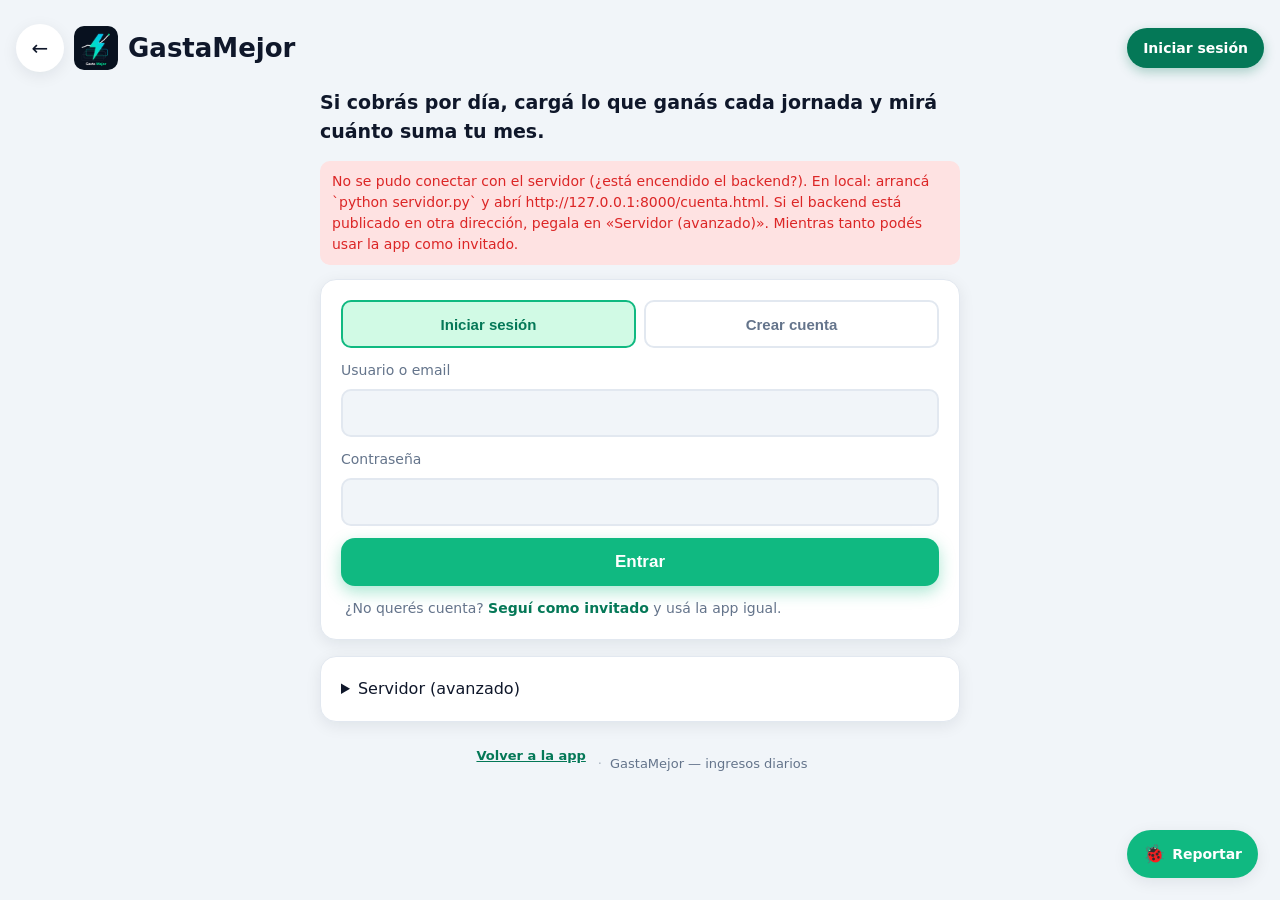
==== commit 7e2ae3f3: "UI: boton de sesion con nombre en el encabezado, renombrar a 'Ajustar mis gastos' y colores por grup" ====
--- a/frontend/cuenta.html
+++ b/frontend/cuenta.html
@@ -13,6 +13,10 @@
     <header class="encabezado">
       <a class="btn-atras" href="index.html" aria-label="Volver a la app">←</a>
       <h1 class="logo"><img src="logo.png" alt="Logo de GastaMejor" class="logo-imagen">GastaMejor</h1>
+      <div class="sesion-header">
+        <span id="sesion-nombre" class="sesion-header-nombre" hidden></span>
+        <button id="btn-sesion" class="btn-sesion" type="button">Iniciar sesión</button>
+      </div>
     </header>
 
     <main>
@@ -170,7 +174,9 @@
   <div id="toast" class="toast" role="status" hidden></div>
 
   <script src="storage.js"></script>
+  <script src="config.js"></script>
   <script src="api.js"></script>
+  <script src="sesion.js"></script>
   <script src="cuenta.js"></script>
 </body>
 </html>
--- a/frontend/styles.css
+++ b/frontend/styles.css
@@ -24,6 +24,12 @@
   --necesidad: #0284c7;        /* azul  */
   --deseo: #d97706;            /* ambar */
   --ahorro: #059669;           /* verde */
+  --necesidad-suave: #e0f2fe;
+  --necesidad-borde: #bae6fd;
+  --deseo-suave: #fef3c7;
+  --deseo-borde: #fde68a;
+  --ahorro-suave: #d1fae5;
+  --ahorro-borde: #a7f3d0;
 
   /* Formas */
   --radio: 16px;
@@ -64,6 +70,7 @@
   display: flex;
   align-items: center;
   gap: 10px;
+  flex-wrap: wrap;
   padding: 8px 0 var(--espacio);
 }
 
@@ -96,6 +103,44 @@
   color: var(--texto);
   flex: none;
 }
+
+/* ---------- Botón de sesión (siempre visible, arriba a la derecha) ---------- */
+.sesion-header {
+  margin-left: auto;
+  display: flex;
+  align-items: center;
+  gap: 8px;
+  min-width: 0;
+}
+
+.sesion-header-nombre {
+  font-size: 13px;
+  font-weight: 600;
+  color: var(--texto-suave);
+  max-width: 120px;
+  overflow: hidden;
+  text-overflow: ellipsis;
+  white-space: nowrap;
+}
+
+.btn-sesion {
+  flex: none;
+  border: none;
+  border-radius: 999px;
+  background: var(--primario-oscuro);
+  color: #ffffff;
+  font-family: inherit;
+  font-weight: 700;
+  font-size: 14px;
+  min-height: 40px;
+  padding: 0 16px;
+  cursor: pointer;
+  white-space: nowrap;
+  box-shadow: 0 4px 12px rgba(4, 120, 87, 0.30);
+  transition: transform 0.05s ease, opacity 0.15s ease;
+}
+
+.btn-sesion:active { transform: scale(0.97); }
 
 /* ---------- Tarjetas y textos ---------- */
 .tarjeta {
@@ -201,6 +246,20 @@
   border: var(--borde-suave);
 }
 
+/* Botones con color propio (pantalla de resultado), para distinguirlos
+   del resto de los botones secundarios. */
+.btn-ajustar {
+  background: var(--necesidad-suave);
+  border-color: var(--necesidad-borde);
+  color: #075985;
+}
+
+.btn-nuevo {
+  background: var(--deseo-suave);
+  border-color: var(--deseo-borde);
+  color: #92400e;
+}
+
 .btn-ancho { margin-top: 12px; }
 
 .acciones {
@@ -317,6 +376,13 @@
 
 .fila-sin-designar .fila-nombre,
 .fila-sin-designar .fila-monto { color: var(--texto-suave); }
+
+/* Fondo por grupo: cada categoría se tiñe con el color de su grupo
+   (necesidades = azul, deseos = ámbar, ahorro = verde) + una barrita
+   lateral del mismo color. */
+.fila-necesidad { background: var(--necesidad-suave); border-color: var(--necesidad-borde); box-shadow: inset 4px 0 0 var(--necesidad); }
+.fila-deseo     { background: var(--deseo-suave);     border-color: var(--deseo-borde);     box-shadow: inset 4px 0 0 var(--deseo); }
+.fila-ahorro    { background: var(--ahorro-suave);    border-color: var(--ahorro-borde);    box-shadow: inset 4px 0 0 var(--ahorro); }
 
 .fila-nombre { font-weight: 600; }
 
@@ -517,6 +583,11 @@
   padding: 12px;
   margin-bottom: 10px;
 }
+
+/* Mismo tinte por grupo que en la lista de resultados. */
+.fila-ajuste-necesidad { background: var(--necesidad-suave); box-shadow: inset 4px 0 0 var(--necesidad); }
+.fila-ajuste-deseo     { background: var(--deseo-suave);     box-shadow: inset 4px 0 0 var(--deseo); }
+.fila-ajuste-ahorro    { background: var(--ahorro-suave);    box-shadow: inset 4px 0 0 var(--ahorro); }
 
 .ajuste-fila-nombre {
   display: flex;
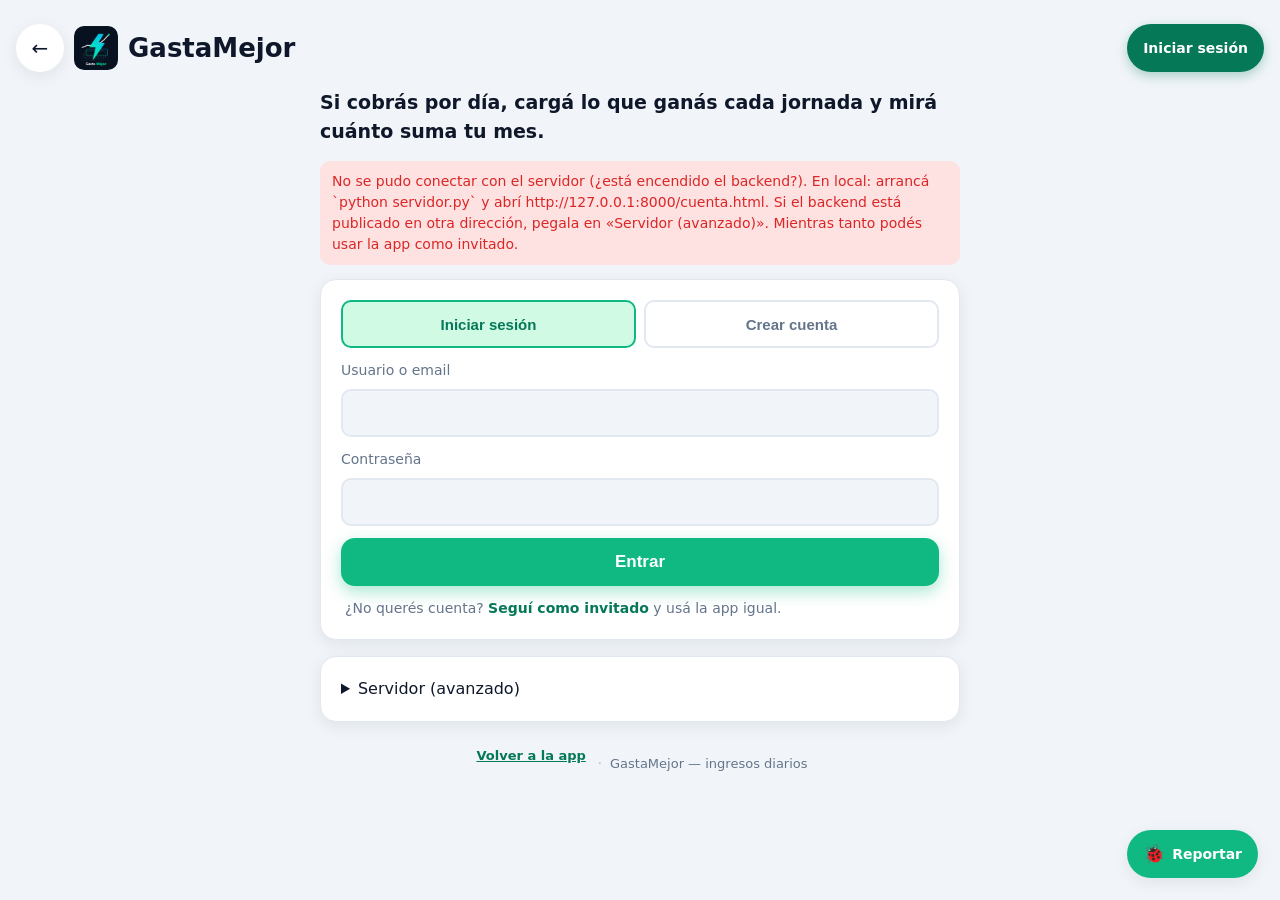
==== commit cf6601c6: "test-uso: arreglar 6 hallazgos (refresco del resultado, tabbar/modal, toast, API sin BD, favicon, bo" ====
--- a/frontend/cuenta.html
+++ b/frontend/cuenta.html
@@ -6,6 +6,7 @@
   <meta name="theme-color" content="#ffffff">
   <title>GastaMejor — Mis ingresos diarios</title>
   <link rel="stylesheet" href="styles.css">
+  <link rel="icon" href="logo.png">
 </head>
 <body class="pagina-cuenta">
   <div class="contenedor">
--- a/frontend/styles.css
+++ b/frontend/styles.css
@@ -132,7 +132,7 @@
   font-family: inherit;
   font-weight: 700;
   font-size: 14px;
-  min-height: 40px;
+  min-height: 48px;
   padding: 0 16px;
   cursor: pointer;
   white-space: nowrap;
@@ -843,6 +843,7 @@
 
 /* No tapar los modales abiertos (si el navegador soporta :has). */
 body:has(.modal:not([hidden])) .btn-reportar { display: none; }
+body:has(.modal:not([hidden])) .tabbar { display: none; }
 
 @media (max-width: 560px) {
   .btn-reportar {
@@ -856,6 +857,41 @@
 
 @media (min-width: 900px) {
   .btn-reportar { bottom: 22px; right: 22px; }
+}
+
+/* ---------- Boton flotante: salir del ejemplo de Ana ---------- */
+.btn-salir-ejemplo {
+  position: fixed;
+  left: 16px;
+  bottom: calc(82px + env(safe-area-inset-bottom));
+  display: inline-flex;
+  align-items: center;
+  gap: 7px;
+  background: #b45309;
+  color: #ffffff;
+  border: 0;
+  font: inherit;
+  font-size: 14px;
+  font-weight: 800;
+  padding: 12px 16px;
+  min-height: 48px;
+  border-radius: 999px;
+  box-shadow: var(--sombra);
+  cursor: pointer;
+  z-index: 9;
+}
+.btn-salir-ejemplo[hidden] { display: none; }
+.btn-salir-ejemplo:hover { filter: brightness(0.95); }
+.btn-salir-ejemplo-ico { font-size: 16px; line-height: 1; }
+.btn-salir-ejemplo-txt-corto { display: none; }
+
+@media (max-width: 560px) {
+  .btn-salir-ejemplo-txt { display: none; }
+  .btn-salir-ejemplo-txt-corto { display: inline; }
+}
+
+@media (min-width: 900px) {
+  .btn-salir-ejemplo { bottom: 22px; left: 22px; }
 }
 
 /* ---------- Tour guiado de primera vez ---------- */
@@ -999,6 +1035,11 @@
   max-width: 480px;
   border-radius: 20px 20px 0 0;
   padding: 20px 16px calc(20px + env(safe-area-inset-bottom));
+}
+
+.modal-caja:not(.modal-caja-catalogo) {
+  max-height: 90vh;
+  overflow-y: auto;
 }
 
 .enlace-texto {
@@ -1040,6 +1081,7 @@
   box-shadow: var(--sombra);
   z-index: 20;
   white-space: nowrap;
+  pointer-events: none;
 }
 
 /* ---------- Monto en USD (ahorro) ---------- */
@@ -1496,6 +1538,16 @@
   background: var(--tarjeta);
 }
 
+/* Los campos nativos de fecha y mes traen un ancho minimo propio del
+   navegador (el texto + el iconito del calendario) y no se achican solos:
+   los dejamos encogerse para que no se pisen ni se salgan del recuadro. */
+.campo-texto[type="date"],
+.campo-texto[type="month"] {
+  min-width: 0;
+  width: 100%;
+  max-width: 100%;
+}
+
 /* Pestañas internas (iniciar sesion / crear cuenta) */
 .subtabs {
   display: flex;
@@ -1532,6 +1584,13 @@
 .campo-linea > * { flex: 1 1 130px; min-width: 0; }
 .campo-linea .etiqueta { margin-top: 0; }
 .campo-linea .campo-texto { margin-bottom: 0; }
+
+/* En pantallas chicas, Fecha y Monto van uno arriba del otro: asi la Fecha
+   tiene toda la fila y no se monta encima del Monto. */
+@media (max-width: 400px) {
+  .campo-linea { flex-direction: column; align-items: stretch; }
+  .campo-linea > * { flex: 1 1 auto; }
+}
 
 /* Avisos verdes (exito / modo prueba) */
 .aviso-ok {
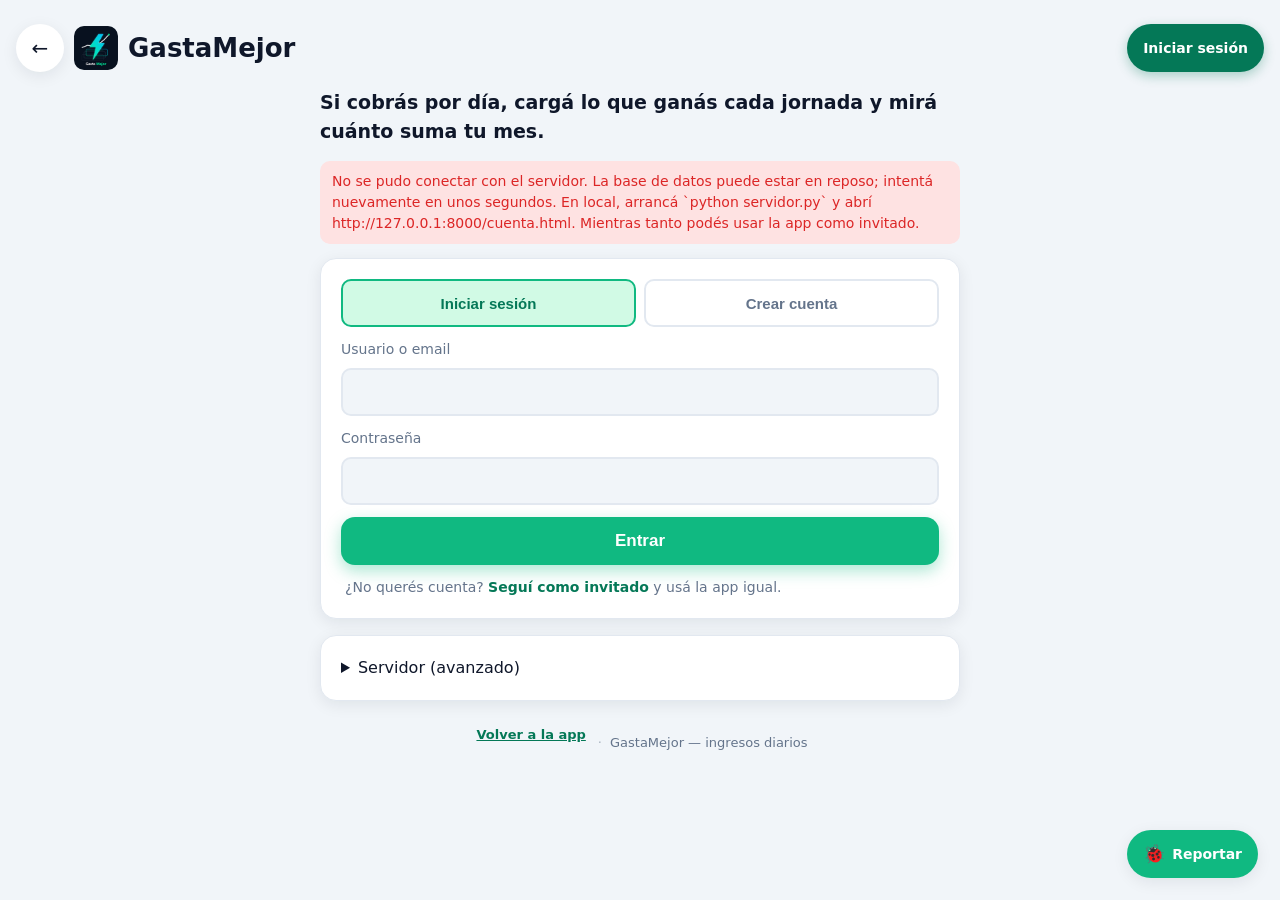
==== commit f6625f4d: "Encuesta obligatoria + motor compartido + fixes UX/backend" ====
--- a/frontend/cuenta.html
+++ b/frontend/cuenta.html
@@ -43,6 +43,11 @@
             <label class="etiqueta" for="login-password">Contraseña</label>
             <input id="login-password" class="campo-texto" type="password" autocomplete="current-password">
             <button id="btn-login" class="btn-primario btn-ancho" type="button">Entrar</button>
+            <div id="login-estado" class="estado-carga" hidden>
+              <span class="spinner" aria-hidden="true"></span>
+              <span id="login-estado-texto">Conectando al servidor… Puede tardar hasta ~60 segundos si la base de datos está en reposo.</span>
+            </div>
+            <div id="login-estado-error" class="estado-error" hidden role="alert"></div>
           </div>
 
           <div id="panel-registro" hidden>
--- a/frontend/styles.css
+++ b/frontend/styles.css
@@ -1592,6 +1592,46 @@
   .campo-linea > * { flex: 1 1 auto; }
 }
 
+/* Estados de carga / error para login */
+.estado-carga {
+  display: flex;
+  align-items: center;
+  gap: 10px;
+  margin-top: 12px;
+  padding: 10px 12px;
+  border-radius: var(--radio-chico);
+  background: var(--fondo);
+  border: var(--borde-suave);
+  color: var(--texto);
+  font-size: 14px;
+  line-height: 1.45;
+}
+
+.spinner {
+  width: 18px;
+  height: 18px;
+  border: 3px solid var(--borde);
+  border-top-color: var(--primario);
+  border-radius: 50%;
+  animation: gm-spin 0.8s linear infinite;
+  flex-shrink: 0;
+}
+
+@keyframes gm-spin {
+  to { transform: rotate(360deg); }
+}
+
+.estado-error {
+  margin-top: 12px;
+  padding: 10px 12px;
+  border-radius: var(--radio-chico);
+  background: var(--alerta-suave);
+  color: var(--alerta);
+  font-size: 14px;
+  line-height: 1.45;
+  font-weight: 700;
+}
+
 /* Avisos verdes (exito / modo prueba) */
 .aviso-ok {
   margin-top: 12px;
@@ -1660,4 +1700,352 @@
 .enlace-volver { color: var(--primario-oscuro); font-weight: 700; text-decoration: none; }
 .enlace-volver:hover { text-decoration: underline; }
 
-#btn-usar:disabled { opacity: 0.55; cursor: default; }+#btn-usar:disabled { opacity: 0.55; cursor: default; }
+
+/* ============================================================
+   Encuesta obligatoria de ingreso (encuesta.html)
+   Mobile-first desde 360px: nada se desborda a lo ancho.
+   ============================================================ */
+
+/* En escritorio la encuesta NO se estira: el `body.pagina-encuesta`
+   limita el contenedor a 640px (lectura comoda, contenido centrado).
+   A 360px no cambia nada: 640px > el ancho de la pantalla. */
+.pagina-encuesta .contenedor { max-width: 640px; }
+
+/* Salida rapida del encabezado: solo si ya hay config guardada */
+.encuesta-volver-app {
+  flex-basis: 100%;
+  display: inline-flex;
+  align-items: center;
+  gap: 6px;
+  min-height: var(--tactil);
+  color: var(--primario-oscuro);
+  font-weight: 700;
+  text-decoration: none;
+}
+
+.encuesta-volver-app:hover,
+.encuesta-volver-app:focus { text-decoration: underline; }
+
+/* Barra de progreso + contador de pasos */
+.encuesta-progreso {
+  display: flex;
+  align-items: center;
+  gap: 10px;
+  margin: 0 0 var(--espacio);
+}
+
+.encuesta-progreso-pista {
+  flex: 1;
+  min-width: 0;
+  height: 8px;
+  border-radius: 999px;
+  background: var(--borde);
+  overflow: hidden;
+}
+
+.encuesta-progreso-barra {
+  height: 100%;
+  width: 0;
+  border-radius: 999px;
+  background: var(--primario);
+  transition: width 0.2s ease;
+}
+
+.encuesta-contador {
+  flex: none;
+  font-size: 12px;
+  font-weight: 700;
+  color: var(--texto-suave);
+  white-space: nowrap;
+}
+
+/* Campos de texto simples (nombre, meses) */
+.encuesta-input {
+  display: block;
+  width: 100%;
+  max-width: 100%;
+  min-height: var(--tactil);
+  padding: 0 14px;
+  border: 2px solid var(--borde);
+  border-radius: var(--radio-chico);
+  background: var(--fondo);
+  color: var(--texto);
+  font-size: 17px;
+  font-family: inherit;
+  outline: none;
+}
+
+.encuesta-input:focus {
+  border-color: var(--primario);
+  background: var(--tarjeta);
+}
+
+/* Botón eliminar (integrado con sistema de diseño) */
+.btn-eliminar-categoria {
+  flex: 0 0 auto;
+  min-height: var(--tactil);
+  height: var(--tactil);
+  padding: 0 12px;
+  border: 2px solid var(--alerta);
+  background: var(--alerta-suave);
+  color: var(--alerta);
+  border-radius: var(--radio-chico);
+  font-weight: 800;
+  font-size: 14px;
+  line-height: 1;
+  white-space: nowrap;
+  cursor: pointer;
+  display: inline-flex;
+  align-items: center;
+  justify-content: center;
+  gap: 6px;
+  touch-action: manipulation;
+}
+
+.btn-eliminar-categoria:disabled {
+  opacity: 0.45;
+  cursor: not-allowed;
+}
+
+.btn-eliminar-categoria:active:not(:disabled) {
+  transform: scale(0.98);
+}
+
+.btn-eliminar-categoria:focus-visible {
+  outline: 3px solid rgba(220, 38, 38, 0.3);
+  outline-offset: 2px;
+}
+
+/* Campos de nombre y grupo en línea del gasto */
+.encuesta-gasto-nombre,
+.encuesta-gasto-grupo {
+  flex: 1 1 120px;
+  min-width: 0;
+  min-height: var(--tactil);
+  padding: 0 12px;
+  border: 2px solid var(--borde);
+  border-radius: var(--radio-chico);
+  background: var(--fondo);
+  color: var(--texto);
+  font-size: 15px;
+  font-family: inherit;
+  outline: none;
+}
+
+.encuesta-gasto-nombre:focus,
+.encuesta-gasto-grupo:focus {
+  border-color: var(--primario);
+  background: var(--tarjeta);
+}
+
+/* Mensajes de error de cada paso (mismo estilo que .error) */
+.encuesta-error {
+  color: var(--alerta);
+  font-size: 14px;
+  margin: 10px 0 0;
+}
+
+/* Botonera del paso: Atrás / Siguiente */
+.encuesta-nav {
+  display: grid;
+  grid-template-columns: 1fr 1fr;
+  gap: 10px;
+}
+
+/* Con un solo botón (o en el paso final) ocupa todo el ancho. */
+.encuesta-nav:has(> :only-child),
+.encuesta-nav-final { grid-template-columns: 1fr; }
+
+.encuesta-nav .btn-primario,
+.encuesta-nav .btn-secundario { margin-top: 16px; }
+
+/* Lista de gastos por grupo */
+.encuesta-grupo { margin-top: 18px; }
+
+.encuesta-grupo-titulo {
+  display: flex;
+  align-items: center;
+  gap: 8px;
+  margin: 0 0 6px;
+  font-size: 14px;
+  font-weight: 800;
+  color: var(--texto-suave);
+  text-transform: uppercase;
+  letter-spacing: 0.02em;
+}
+
+.encuesta-categoria {
+  display: flex;
+  flex-direction: column;
+  gap: 10px;
+  padding: 10px 0;
+  border-bottom: 1px solid var(--borde);
+}
+
+.encuesta-categoria:last-child { border-bottom: none; }
+
+.encuesta-categoria-linea {
+  display: flex;
+  align-items: center;
+  gap: 10px;
+  flex-wrap: wrap;
+}
+
+.encuesta-categoria-nombre {
+  flex: 1 1 120px;
+  min-width: 0;
+  font-size: 15px;
+  overflow-wrap: anywhere;
+}
+
+/* Campo de monto chico (gastos de la encuesta) */
+.campo-monto-chico {
+  flex: 1 1 140px;
+  min-width: 0;
+  padding: 2px 10px;
+}
+
+.simbolo-chico {
+  font-size: 18px;
+  margin-right: 4px;
+}
+
+.input-monto-chico {
+  flex: 1;
+  min-width: 0;
+  width: 100%;
+  min-height: 48px;
+  border: none;
+  background: transparent;
+  color: var(--texto);
+  font-size: 18px;
+  font-weight: 700;
+  font-variant-numeric: tabular-nums;
+  outline: none;
+}
+
+/* Perfil elegido en la encuesta */
+.perfil-btn.encuesta-perfil-sel {
+  border-color: var(--primario);
+  background: var(--primario-suave);
+}
+
+/* Resumen del plan (pasos "plan" y "guardar") */
+.encuesta-resumen {
+  margin-top: 12px;
+  border: var(--borde-suave);
+  border-radius: var(--radio-chico);
+  background: var(--fondo);
+  padding: 12px;
+}
+
+.encuesta-resumen-fila {
+  display: flex;
+  align-items: baseline;
+  justify-content: space-between;
+  gap: 10px;
+  padding: 6px 0;
+  font-size: 15px;
+}
+
+.encuesta-resumen-fila > span { color: var(--texto-suave); }
+
+.encuesta-resumen-fila > strong {
+  font-variant-numeric: tabular-nums;
+  text-align: right;
+}
+
+.encuesta-resumen-total {
+  margin-top: 6px;
+  padding-top: 10px;
+  border-top: 1px dashed var(--borde);
+}
+
+.encuesta-resumen-total > strong { color: var(--primario-oscuro); font-size: 18px; }
+
+/* Total en vivo del paso de gastos */
+.encuesta-resumen-gastos { margin-top: 14px; }
+
+/* Perfil actual detectado con los gastos cargados (paso 4) */
+.encuesta-perfil-hoy {
+  margin-top: 4px;
+  padding: 12px;
+  border: var(--borde-suave);
+  border-left: 4px solid var(--primario);
+  border-radius: var(--radio-chico);
+  background: var(--fondo);
+}
+
+.encuesta-perfil-hoy-texto {
+  margin: 0;
+  font-size: 15px;
+}
+
+.encuesta-perfil-hoy-texto strong { font-weight: 800; }
+
+.encuesta-perfil-hoy-grupos {
+  display: flex;
+  flex-direction: column;
+  gap: 4px;
+  margin-top: 8px;
+}
+
+.encuesta-perfil-hoy-grupo {
+  display: flex;
+  align-items: center;
+  gap: 8px;
+  font-size: 14px;
+  font-weight: 700;
+}
+
+.encuesta-perfil-hoy-monto {
+  margin-left: auto;
+  color: var(--texto-suave);
+  font-variant-numeric: tabular-nums;
+  white-space: nowrap;
+}
+
+.encuesta-perfil-hoy-nota {
+  margin: 8px 0 0;
+  font-size: 13px;
+  color: var(--texto-suave);
+}
+
+.encuesta-bloque-grupos {
+  margin-top: 8px;
+  padding-top: 8px;
+  border-top: 1px dashed var(--borde);
+}
+
+.encuesta-grupo-fila {
+  display: flex;
+  align-items: center;
+  gap: 8px;
+  padding: 4px 0;
+  font-size: 14px;
+}
+
+.encuesta-grupo-nombre { font-weight: 700; }
+
+.encuesta-grupo-dato {
+  margin-left: auto;
+  color: var(--texto-suave);
+  font-variant-numeric: tabular-nums;
+  white-space: nowrap;
+}
+
+/* Consejos del plan */
+.encuesta-consejos {
+  display: flex;
+  flex-direction: column;
+  gap: 8px;
+  margin-top: 16px;
+}
+
+.encuesta-consejos .titulo-seccion { margin-bottom: 8px; }
+
+@media (max-width: 400px) {
+  .campo-monto-chico { flex-basis: 120px; }
+  .input-monto-chico { font-size: 17px; }
+}
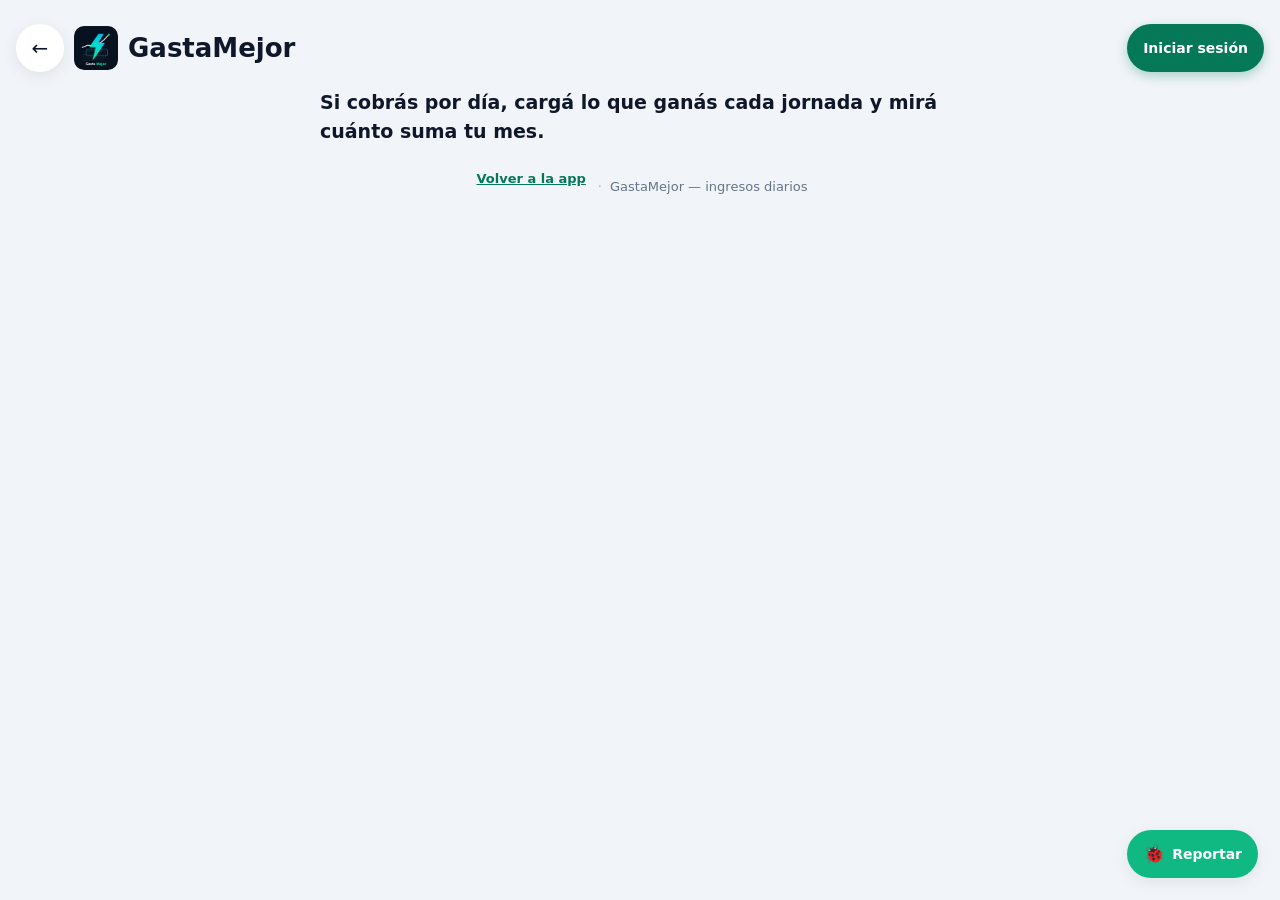
==== commit 8b060b74: "API: JSON 405 limpio; UI: quitar 'Servidor (avanzado)'" ====
--- a/frontend/cuenta.html
+++ b/frontend/cuenta.html
@@ -77,17 +77,7 @@
           <p class="nota">¿No querés cuenta? <a class="enlace-volver" href="index.html">Seguí como invitado</a> y usá la app igual.</p>
         </div>
 
-        <div class="tarjeta">
-          <details>
-            <summary>Servidor (avanzado)</summary>
-            <p class="nota">Dirección del backend. Déjalo vacío si el sitio ya lo sirve (uso local). Si lo publicás aparte, pegá la URL acá.</p>
-            <div class="campo-linea">
-              <input id="api-url" class="campo-texto" type="text" placeholder="https://mi-backend.ejemplo.com" autocapitalize="none">
-              <button id="btn-api-url" class="btn-secundario" type="button">Guardar</button>
-            </div>
-            <p id="api-estado" class="nota"></p>
-          </details>
-        </div>
+
       </section>
 
       <!-- Estado: con sesión (panel de ingresos) -->
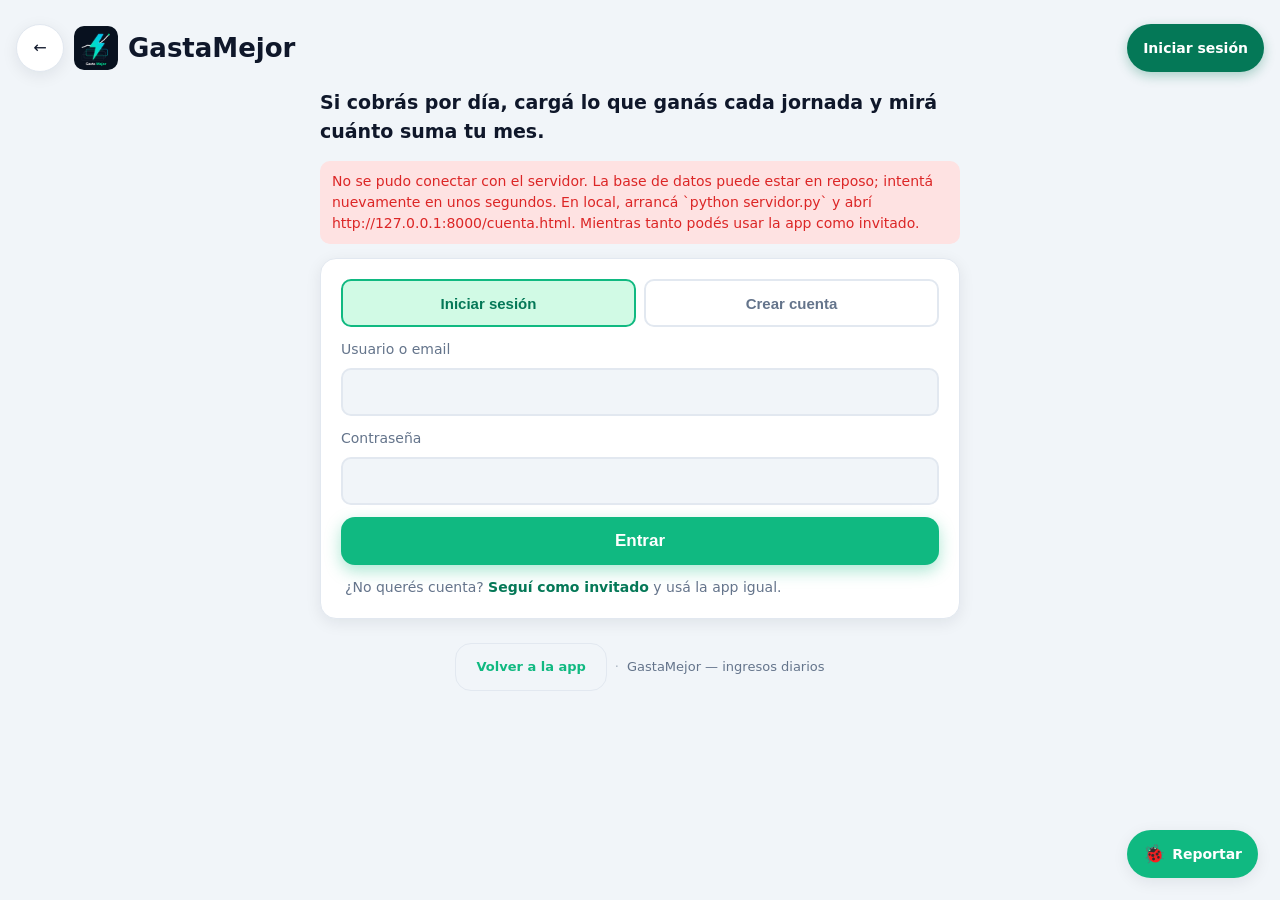
==== commit ba89505d: "Fix: borrado de cuenta no borraba nada + confirmacion in-page - cuentas.py: eliminar_cuenta borraba " ====
--- a/frontend/cuenta.html
+++ b/frontend/cuenta.html
@@ -146,7 +146,22 @@
           <label class="etiqueta" for="borrar-password">Escribí tu contraseña para confirmar</label>
           <input id="borrar-password" class="campo-texto" type="password" autocomplete="current-password">
           <button id="btn-borrar-cuenta" class="btn-peligro btn-ancho" type="button">🗑️ Borrar mi cuenta</button>
-          <p id="error-borrar" class="error" hidden></p>
+
+          <!-- Confirmación en la misma tarjeta (sin window.confirm): el
+               navegador puede bloquear los diálogos nativos y el clic parecía
+               no hacer nada. Oculto por defecto. -->
+          <div id="confirmar-borrado" class="confirmar-peligro" hidden>
+            <p class="error" id="aviso-irreversible">⚠️ No se puede deshacer: se borran tu cuenta y todos tus ingresos.</p>
+            <p class="nota">Si estás seguro, confirmá el borrado con tu contraseña ya escrita.</p>
+            <div id="borrar-estado" class="estado-carga" hidden>
+              <span class="spinner" aria-hidden="true"></span>
+              <span>Borrando… Puede tardar hasta ~60 segundos si la base de datos está en reposo.</span>
+            </div>
+            <button id="btn-confirmar-borrado" class="btn-peligro btn-ancho" type="button">Confirmar borrado</button>
+            <button id="btn-cancelar-borrado" class="btn-secundario btn-ancho" type="button">Cancelar</button>
+          </div>
+
+          <p id="error-borrar" class="error" hidden role="alert"></p>
         </div>
       </section>
     </main>
--- a/frontend/styles.css
+++ b/frontend/styles.css
@@ -92,16 +92,37 @@
 }
 
 .btn-atras {
-  width: var(--tactil);
-  height: var(--tactil);
-  border: none;
-  border-radius: 50%;
-  background: var(--tarjeta);
+  display: inline-flex;
+  align-items: center;
+  justify-content: center;
+  min-height: var(--tactil);
+  min-width: var(--tactil);
+  width: auto;
+  height: auto;
+  padding: 0 1rem;
+  border-radius: 999px;
+  border: 1px solid var(--borde, var(--border));
+  background: var(--superficie, var(--tarjeta));
   box-shadow: var(--sombra);
-  font-size: 20px;
+  font-size: 16px;
   cursor: pointer;
   color: var(--texto);
+  text-decoration: none;
   flex: none;
+  transition: background 0.15s ease, box-shadow 0.15s ease, transform 0.05s ease, outline-color 0.15s ease;
+}
+
+.btn-atras:hover {
+  background: color-mix(in srgb, var(--superficie, var(--tarjeta)) 90%, black 10%);
+}
+
+.btn-atras:active {
+  transform: translateY(1px);
+}
+
+.btn-atras:focus-visible {
+  outline: 3px solid var(--anillo, var(--ring));
+  outline-offset: 2px;
 }
 
 /* ---------- Botón de sesión (siempre visible, arriba a la derecha) ---------- */
@@ -807,14 +828,34 @@
 }
 
 .pie-enlace {
-  border: none;
-  background: none;
-  color: var(--primario-oscuro);
+  display: inline-flex;
+  align-items: center;
+  justify-content: center;
+  gap: 0.5rem;
+  min-height: var(--tactil);
+  padding: 0.625rem 1.25rem;
+  border-radius: var(--radio, var(--radio-chico));
+  border: 1px solid var(--borde, var(--border));
+  background: transparent;
+  color: var(--primario, var(--primary));
   font-size: 13px;
   font-weight: 700;
   cursor: pointer;
-  min-height: 36px;
-  padding: 0 4px;
+  text-decoration: none;
+  transition: background 0.15s ease, box-shadow 0.15s ease, transform 0.05s ease, outline-color 0.15s ease;
+}
+
+.pie-enlace:hover {
+  background: color-mix(in srgb, var(--primario, var(--primary)) 8%, transparent);
+}
+
+.pie-enlace:active {
+  transform: translateY(1px);
+}
+
+.pie-enlace:focus-visible {
+  outline: 3px solid var(--anillo, var(--ring));
+  outline-offset: 2px;
 }
 
 .pie-punto { opacity: 0.5; }
@@ -1018,6 +1059,21 @@
 .btn-peligro:active { transform: scale(0.98); }
 .btn-peligro:disabled { opacity: 0.5; cursor: default; }
 
+/* Confirmacion en 2 pasos del borrado de cuenta: bloque dentro de la propia
+   tarjeta de peligro (reemplaza al window.confirm, que algunos navegadores
+   suprimen y dejaba el clic sin efecto). */
+.confirmar-peligro {
+  margin-top: var(--espacio);
+  padding: 14px;
+  border: 1px solid rgba(220, 38, 38, 0.45);
+  border-radius: var(--radio-chico);
+  background: var(--tarjeta);
+}
+
+.confirmar-peligro .error { margin-top: 0; font-weight: 700; }
+.confirmar-peligro .nota { margin-top: 8px; }
+.confirmar-peligro .estado-carga { margin-top: 12px; }
+
 /* ---------- Modal ---------- */
 .modal {
   position: fixed;
@@ -1538,6 +1594,9 @@
   background: var(--tarjeta);
 }
 
+/* Campo bloqueado mientras una operacion esta en curso (ej. borrar cuenta). */
+.campo-texto:disabled { opacity: 0.6; cursor: default; }
+
 /* Los campos nativos de fecha y mes traen un ancho minimo propio del
    navegador (el texto + el iconito del calendario) y no se achican solos:
    los dejamos encogerse para que no se pisen ni se salgan del recuadro. */
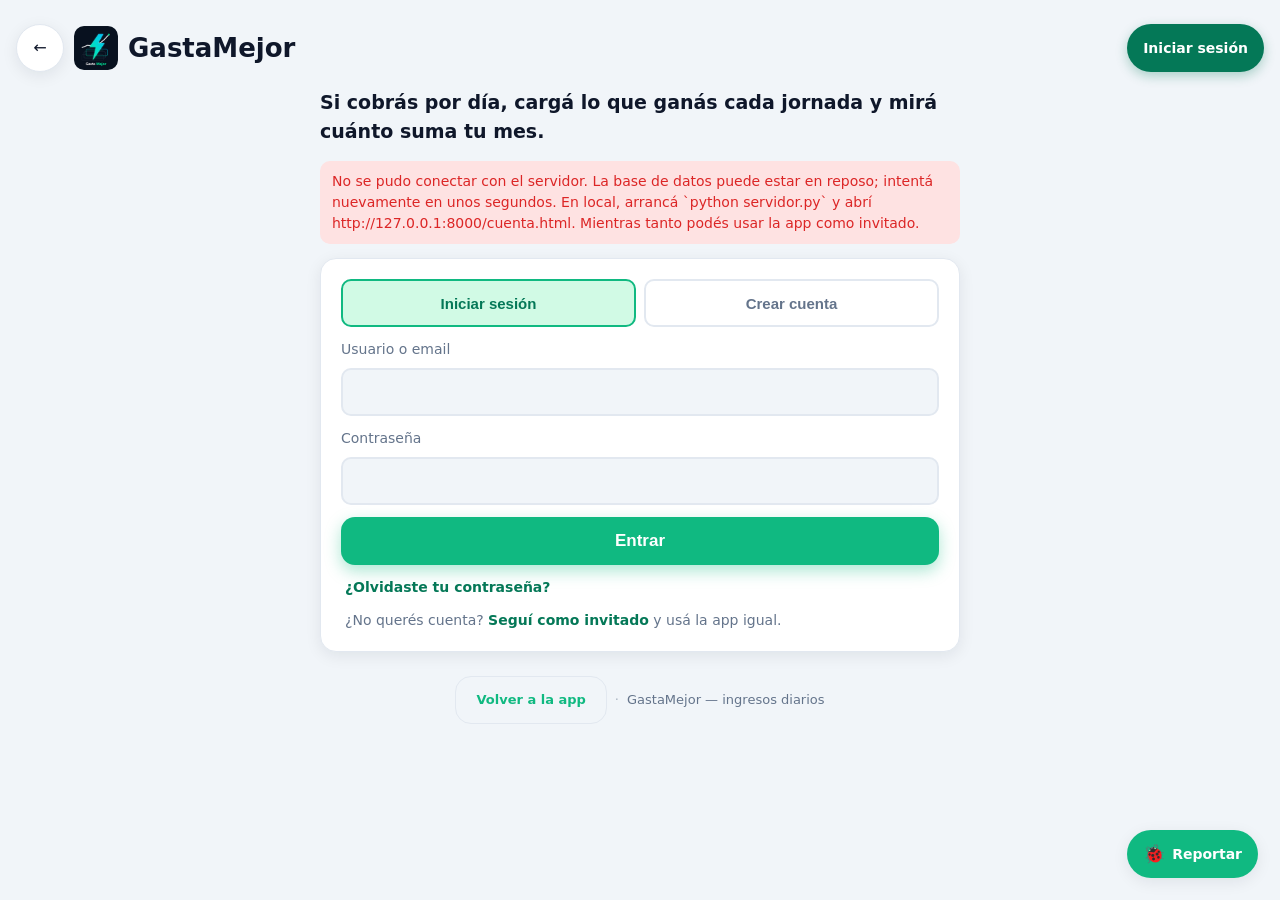
==== commit d69ce4ef: "Recuperar contrasena: codigo por email con auto-login Backend: migracion 008 (codigo, vencimiento, i" ====
--- a/frontend/cuenta.html
+++ b/frontend/cuenta.html
@@ -48,6 +48,7 @@
               <span id="login-estado-texto">Conectando al servidor… Puede tardar hasta ~60 segundos si la base de datos está en reposo.</span>
             </div>
             <div id="login-estado-error" class="estado-error" hidden role="alert"></div>
+            <p class="nota"><a href="#" id="link-recuperar" class="enlace-volver">¿Olvidaste tu contraseña?</a></p>
           </div>
 
           <div id="panel-registro" hidden>
@@ -73,6 +74,33 @@
             <p id="aviso-test" class="aviso-ok" hidden></p>
           </div>
 
+          <div id="panel-recuperar" hidden>
+            <p class="nota">Escribí tu email y te enviamos un código para elegir una contraseña nueva.</p>
+            <label class="etiqueta" for="rec-email">Email</label>
+            <input id="rec-email" class="campo-texto" type="email" autocomplete="username" autocapitalize="none">
+            <button id="btn-enviar-codigo" class="btn-primario btn-ancho" type="button">Enviar código</button>
+            <div id="rec-estado" class="estado-carga" hidden>
+              <span class="spinner" aria-hidden="true"></span>
+              <span id="rec-estado-texto">Verificando…</span>
+            </div>
+
+            <div id="rec-paso2" hidden>
+              <p class="nota">Código enviado a <strong id="rec-email-mostrado"></strong>.</p>
+              <label class="etiqueta" for="rec-codigo">Código</label>
+              <input id="rec-codigo" class="campo-texto" type="text" inputmode="numeric" autocomplete="one-time-code">
+              <label class="etiqueta" for="rec-password">Contraseña nueva</label>
+              <input id="rec-password" class="campo-texto" type="password" autocomplete="new-password" minlength="8" placeholder="Mínimo 8 caracteres">
+              <label class="etiqueta" for="rec-password2">Repetir contraseña</label>
+              <input id="rec-password2" class="campo-texto" type="password" autocomplete="new-password" minlength="8">
+              <button id="btn-restablecer" class="btn-primario btn-ancho" type="button">Restablecer y entrar</button>
+              <button id="btn-reenviar-codigo" class="btn-secundario btn-chico" type="button">Reenviar código</button>
+              <p id="rec-aviso-test" class="aviso-ok" hidden></p>
+            </div>
+
+            <p id="error-recuperar" class="error" hidden role="alert"></p>
+            <p class="nota"><a href="#" id="btn-volver-login" class="enlace-volver">← Volver a iniciar sesión</a></p>
+          </div>
+
           <p id="error-auth" class="error" hidden></p>
           <p class="nota">¿No querés cuenta? <a class="enlace-volver" href="index.html">Seguí como invitado</a> y usá la app igual.</p>
         </div>
